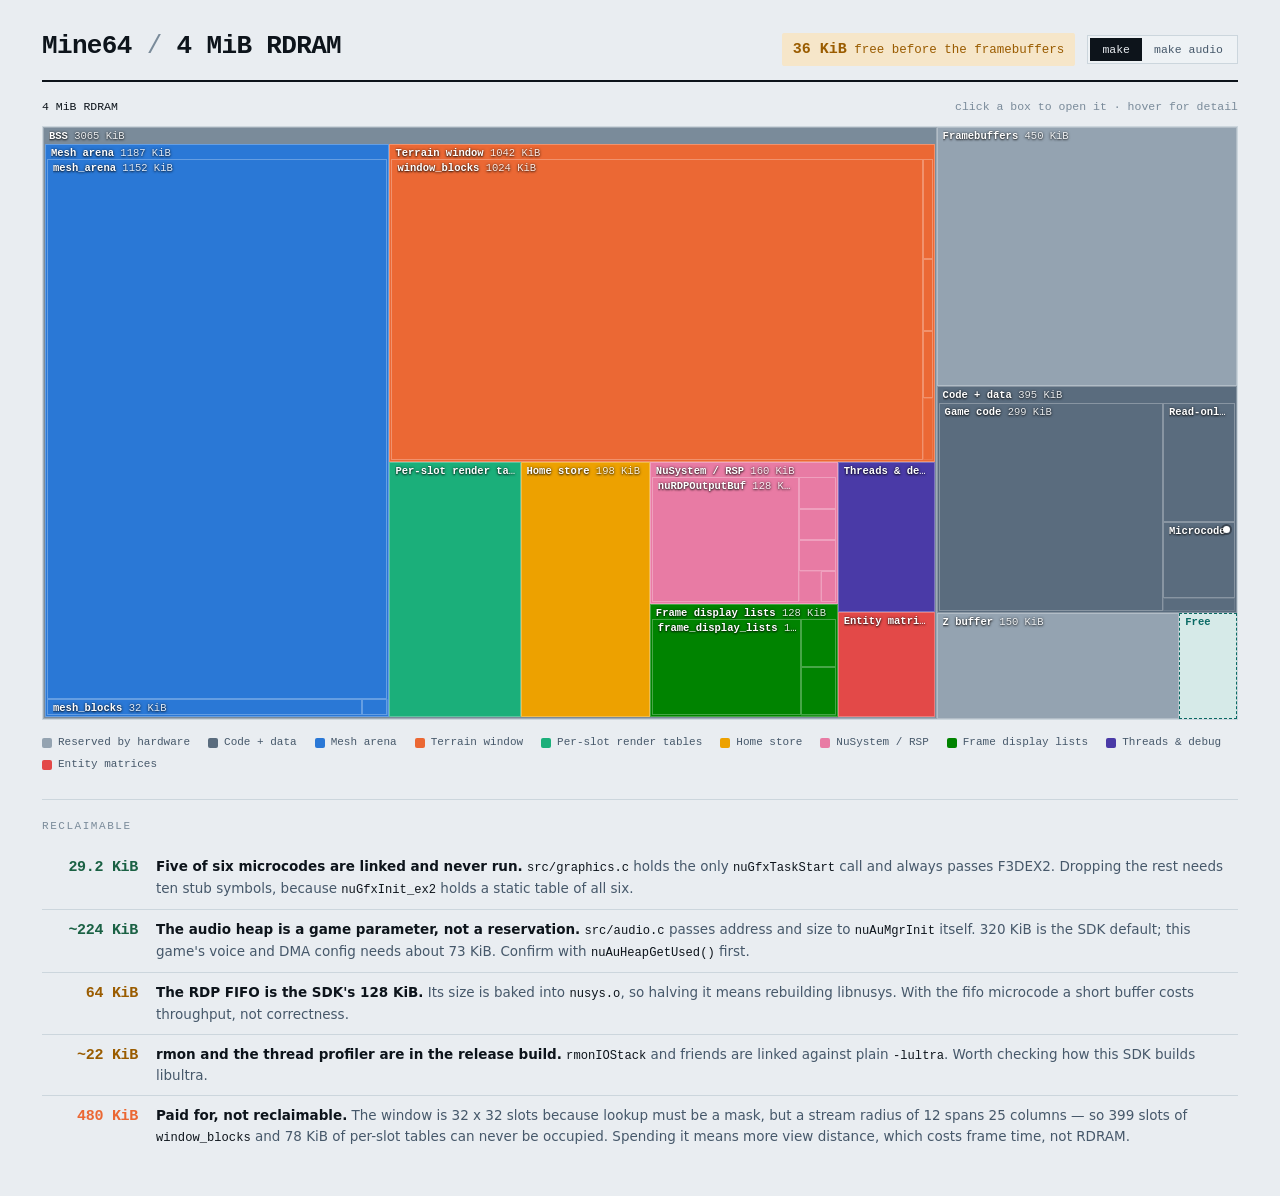
==== docs/ram-report.html @ 98b8679b "Update documentation to include new RAM budget analysis" ====
<!doctype html>
<html lang="en">
<head>
<meta charset="utf-8">
<meta name="viewport" content="width=device-width,initial-scale=1">
<title>Mine64 — RDRAM map</title>

<style>
:root {
  color-scheme: light;
  --ground:    #e9edf1;
  --surface:   #f9fbfc;
  --surface-2: #eef2f5;
  --ink:       #0d141b;
  --ink-2:     #46586a;
  --ink-3:     #7a8b9a;
  --rule:      #ccd6dd;
  --accent:    #0a6a64;
  --accent-soft:#d6eae8;
  --warn:      #9a5c00;
  --warn-soft: #f6e6c9;
  --crit:      #ad231c;
  --crit-soft: #f8dcd9;
  --good:      #1a6144;

  --s1:#2a78d6; --s2:#eb6834; --s3:#1baf7a; --s4:#eda100;
  --s5:#e87ba4; --s6:#008300; --s7:#4a3aa7; --s8:#e34948;
  --resv:#94a3b1; --code:#5a6c7e;

  --mono: ui-monospace, SFMono-Regular, "SF Mono", Menlo, Consolas, monospace;
  --sans: -apple-system, BlinkMacSystemFont, "Segoe UI", system-ui, Roboto, sans-serif;
}
@media (prefers-color-scheme: dark) {
  :root:not([data-theme="light"]) {
    color-scheme: dark;
    --ground:#0b1015; --surface:#131a21; --surface-2:#1a232c;
    --ink:#e6edf3; --ink-2:#a2b3c2; --ink-3:#71828f; --rule:#28323c;
    --accent:#3fb5aa; --accent-soft:#10312f;
    --warn:#d19a3c; --warn-soft:#33260f;
    --crit:#e87b74; --crit-soft:#3a1a17; --good:#4fb489;
    --s1:#3987e5; --s2:#d95926; --s3:#199e70; --s4:#c98500;
    --s5:#d55181; --s6:#008300; --s7:#9085e9; --s8:#e66767;
    --resv:#4f5e6c; --code:#6a7d90;
  }
}
:root[data-theme="dark"] {
  color-scheme: dark;
  --ground:#0b1015; --surface:#131a21; --surface-2:#1a232c;
  --ink:#e6edf3; --ink-2:#a2b3c2; --ink-3:#71828f; --rule:#28323c;
  --accent:#3fb5aa; --accent-soft:#10312f;
  --warn:#d19a3c; --warn-soft:#33260f;
  --crit:#e87b74; --crit-soft:#3a1a17; --good:#4fb489;
  --s1:#3987e5; --s2:#d95926; --s3:#199e70; --s4:#c98500;
  --s5:#d55181; --s6:#008300; --s7:#9085e9; --s8:#e66767;
  --resv:#4f5e6c; --code:#6a7d90;
}

* { box-sizing: border-box; }
body {
  margin: 0;
  background: var(--ground);
  color: var(--ink);
  font-family: var(--sans);
  font-size: 15px;
  line-height: 1.55;
  -webkit-font-smoothing: antialiased;
}
.wrap { max-width: 1240px; margin: 0 auto; padding: 26px 22px 40px; }

/* ---- header ---- */
.top {
  display: flex;
  flex-wrap: wrap;
  align-items: flex-end;
  justify-content: space-between;
  gap: 14px 24px;
  padding-bottom: 14px;
  border-bottom: 2px solid var(--ink);
}
h1 {
  font-family: var(--mono);
  font-size: clamp(19px, 2.6vw, 26px);
  font-weight: 600;
  letter-spacing: -0.025em;
  margin: 0;
}
h1 em { font-style: normal; color: var(--ink-3); font-weight: 400; }
.controls { display: flex; align-items: center; gap: 12px; flex-wrap: wrap; }
.verdict {
  font-family: var(--mono);
  font-size: 12.5px;
  font-variant-numeric: tabular-nums;
  padding: 5px 11px;
  border-radius: 2px;
  white-space: nowrap;
}
.verdict b { font-size: 15px; font-weight: 600; }
.verdict--warn { background: var(--warn-soft); color: var(--warn); }
.verdict--crit { background: var(--crit-soft); color: var(--crit); }
.toggle { display: inline-flex; border: 1px solid var(--rule); background: var(--surface-2); padding: 2px; }
.toggle button {
  font-family: var(--mono); font-size: 11.5px; padding: 5px 12px;
  border: 0; background: transparent; color: var(--ink-2); cursor: pointer;
}
.toggle button[aria-pressed="true"] { background: var(--ink); color: var(--ground); }
.toggle button:focus-visible { outline: 2px solid var(--accent); outline-offset: 1px; }

/* ---- crumbs ---- */
.crumbs {
  display: flex; align-items: center; gap: 7px; flex-wrap: wrap;
  font-family: var(--mono); font-size: 11.5px; color: var(--ink-3);
  margin: 14px 0 8px; min-height: 22px;
}
.crumbs button {
  font: inherit; border: 0; background: none; color: var(--accent);
  cursor: pointer; padding: 2px 0; text-decoration: underline;
  text-underline-offset: 3px;
}
.crumbs button:focus-visible { outline: 2px solid var(--accent); outline-offset: 2px; }
.crumbs span.sep { color: var(--rule); }
.crumbs span.here { color: var(--ink); }
.crumbs .hint { margin-left: auto; color: var(--ink-3); }

/* ---- treemap ---- */
.tm {
  position: relative;
  width: 100%;
  height: clamp(400px, 66vh, 760px);
  background: var(--surface-2);
  border: 1px solid var(--rule);
  overflow: hidden;
}
.box { position: absolute; overflow: hidden; }
.box__fill {
  position: absolute; inset: 0;
  background: var(--bc, var(--resv));
  border: 1px solid rgba(255,255,255,.28);
}
.box--leaf .box__fill { cursor: default; }
.box--drill { cursor: zoom-in; }
.box--drill:hover > .box__fill { filter: brightness(1.14) saturate(1.08); }
.box__lbl {
  position: absolute; left: 6px; top: 3px; right: 4px;
  font-family: var(--mono); font-size: 10.5px; line-height: 1.32;
  color: #fff; text-shadow: 0 1px 2px rgba(0,0,0,.75), 0 0 3px rgba(0,0,0,.6);
  pointer-events: none; white-space: nowrap; overflow: hidden; text-overflow: ellipsis;
}
.box__lbl b { font-weight: 600; }
.box__lbl i { font-style: normal; opacity: .85; }
.box__kids { position: absolute; inset: 0; }
.box--faint .box__fill { opacity: .42; }
.box--free .box__fill {
  background: var(--accent-soft);
  border: 1px dashed var(--accent);
}
.box--free .box__lbl { color: var(--accent); text-shadow: none; }
.box--crash .box__fill {
  background: repeating-linear-gradient(-45deg, var(--crit) 0 3px, var(--crit-soft) 3px 9px);
  border: 1px solid var(--crit);
}
/* The hatch is too busy to read white text over. */
.box--crash .box__lbl {
  color: var(--crit);
  text-shadow: none;
  background: var(--surface);
  padding: 1px 5px;
  left: 3px; top: 3px;
  right: auto;
  max-width: calc(100% - 8px);
}
.flagmark {
  position: absolute; right: 5px; top: 4px;
  width: 7px; height: 7px; border-radius: 50%;
  background: #fff; box-shadow: 0 0 0 2px rgba(0,0,0,.35);
  pointer-events: none;
}

/* ---- legend ---- */
.legend {
  display: flex; flex-wrap: wrap; gap: 5px 18px;
  margin-top: 14px;
  font-family: var(--mono); font-size: 11px; color: var(--ink-2);
}
.legend span { display: inline-flex; align-items: center; gap: 6px; }
.sw { width: 10px; height: 10px; border-radius: 2px; flex: none; }

/* ---- findings ---- */
.flags { margin-top: 26px; border-top: 1px solid var(--rule); padding-top: 18px; }
.flags h2 {
  font-family: var(--mono); font-size: 11px; letter-spacing: .14em;
  text-transform: uppercase; color: var(--ink-3); margin: 0 0 12px; font-weight: 500;
}
.flag {
  display: grid;
  grid-template-columns: 96px minmax(0, 1fr);
  gap: 4px 18px;
  padding: 9px 0;
  border-bottom: 1px solid var(--rule);
  align-items: baseline;
}
.flag:last-child { border-bottom: 0; }
.flag b {
  font-family: var(--mono); font-size: 15px; font-weight: 600;
  font-variant-numeric: tabular-nums; text-align: right;
  color: var(--fc, var(--accent)); letter-spacing: -0.02em;
}
.flag p { margin: 0; font-size: 13.5px; color: var(--ink-2); }
.flag p strong { color: var(--ink); font-weight: 600; }
code { font-family: var(--mono); font-size: .9em; color: var(--ink); }

/* ---- tooltip ---- */
#tip {
  position: fixed; z-index: 60; pointer-events: none;
  background: var(--ink); color: var(--ground);
  font-family: var(--mono); font-size: 11.5px; line-height: 1.5;
  padding: 9px 12px; border-radius: 3px; max-width: 290px;
  opacity: 0; transition: opacity .09s;
  font-variant-numeric: tabular-nums;
}
#tip.on { opacity: 1; }
#tip b { display: block; font-weight: 600; font-size: 12.5px; }
#tip u { display: block; text-decoration: none; opacity: .62; margin-top: 2px; }
#tip em {
  display: block; font-style: normal; margin-top: 6px;
  font-family: var(--sans); font-size: 12px; line-height: 1.45; opacity: .9;
}
@media (prefers-reduced-motion: reduce) { * { transition: none !important; } }
@media (max-width: 720px) {
  .flag { grid-template-columns: minmax(0, 1fr); }
  .flag b { text-align: left; }
  .tm { height: 62vh; }
}
</style>
</head>
<body>

<div class="wrap">

<div class="top">
  <div>
    <h1>Mine64 <em>/</em> 4 MiB RDRAM</h1>
  </div>
  <div class="controls">
    <div class="verdict" id="verdict"></div>
    <div class="toggle" role="group" aria-label="Build">
      <button type="button" data-build="nonaudio" aria-pressed="true">make</button>
      <button type="button" data-build="audio" aria-pressed="false">make audio</button>
    </div>
  </div>
</div>

<div class="crumbs" id="crumbs"></div>
<div class="tm" id="tm"></div>
<div class="legend" id="legend"></div>

<div class="flags">
  <h2>Reclaimable</h2>

  <div class="flag" style="--fc: var(--good)">
    <b>29.2 KiB</b>
    <p><strong>Five of six microcodes are linked and never run.</strong>
    <code>src/graphics.c</code> holds the only <code>nuGfxTaskStart</code> call and
    always passes F3DEX2. Dropping the rest needs ten stub symbols, because
    <code>nuGfxInit_ex2</code> holds a static table of all six.</p>
  </div>

  <div class="flag" style="--fc: var(--good)">
    <b>~224 KiB</b>
    <p><strong>The audio heap is a game parameter, not a reservation.</strong>
    <code>src/audio.c</code> passes address and size to <code>nuAuMgrInit</code>
    itself. 320 KiB is the SDK default; this game's voice and DMA config needs
    about 73 KiB. Confirm with <code>nuAuHeapGetUsed()</code> first.</p>
  </div>

  <div class="flag" style="--fc: var(--warn)">
    <b>64 KiB</b>
    <p><strong>The RDP FIFO is the SDK's 128 KiB.</strong> Its size is baked into
    <code>nusys.o</code>, so halving it means rebuilding libnusys. With the fifo
    microcode a short buffer costs throughput, not correctness.</p>
  </div>

  <div class="flag" style="--fc: var(--warn)">
    <b>~22 KiB</b>
    <p><strong>rmon and the thread profiler are in the release build.</strong>
    <code>rmonIOStack</code> and friends are linked against plain
    <code>-lultra</code>. Worth checking how this SDK builds libultra.</p>
  </div>

  <div class="flag" style="--fc: var(--s2)">
    <b>480 KiB</b>
    <p><strong>Paid for, not reclaimable.</strong> The window is 32 x 32 slots
    because lookup must be a mask, but a stream radius of 12 spans 25 columns —
    so 399 slots of <code>window_blocks</code> and 78 KiB of per-slot tables can
    never be occupied. Spending it means more view distance, which costs frame
    time, not RDRAM.</p>
  </div>
</div>

</div>

<div id="tip" aria-hidden="true"></div>

<script>
const DATA = {"nonaudio":{"c":[{"n":"Z buffer","v":153600,"k":"resv","d":"NU_GFX_ZBUFFER_ADDR. The image starts immediately above it, so none of it is wasted."},{"n":"Code + data","v":404080,"k":"code","c":[{"n":"Game code","v":305804},{"n":"Microcode","v":36160,"k":"flag","d":"Six graphics microcodes are linked. Exactly one is ever selected."},{"n":"Read-only data","v":56206},{"n":"padding","v":5910,"f":1}]},{"n":"BSS","v":3138288,"k":"bss","c":[{"n":"Mesh arena","v":1215105,"c":[{"n":"mesh_arena","v":1179648,"d":"147,456 Gfx of column meshes, first-fit with relocation defrag. 37% of BSS."},{"n":"mesh_blocks","v":32768,"d":"2,048 allocation records: every live column plus every staged replacement."},{"n":"mesh_cache","v":2673,"d":""},{"n":"6 smaller","v":16,"f":1}]},{"n":"Terrain window","v":1067167,"c":[{"n":"window_blocks","v":1048576,"d":"1,024 column slots x 1 KiB. The stream radius can fill 625 of them."},{"n":"details","v":6144,"d":""},{"n":"trees","v":4480,"d":""},{"n":"window_keys","v":4096,"d":""},{"n":"28 smaller","v":3871,"f":1}]},{"n":"Per-slot render tables","v":205824,"c":[{"n":"column_starts","v":65536,"d":"Gfx* per texture bank per slot, for the generation on screen."},{"n":"staged_starts","v":65536,"d":"The same table again, for a world build in flight."},{"n":"c_models","v":65536,"d":"One 64-byte Mtx per slot holding nothing but a translation."},{"n":"visible_columns","v":4096,"d":""},{"n":"5 smaller","v":5120,"f":1}]},{"n":"Home store","v":203049,"c":[{"n":"home_blocks","v":200704,"d":"The 112x32x112 save extent kept whole, so building is never rationed."},{"n":"9 smaller","v":2345,"f":1}]},{"n":"NuSystem / RSP","v":163563,"c":[{"n":"nuRDPOutputBuf","v":131072,"d":"The SDK's RDP command FIFO. Sized by nusys.o, not by this game."},{"n":"nuScStack","v":8192,"d":""},{"n":"nuScAudioStack","v":8192,"d":""},{"n":"nuScGraphicsStack","v":8192,"d":""},{"n":"nuYieldBuf","v":3088,"d":""},{"n":"41 smaller","v":4827,"f":1}]},{"n":"Frame display lists","v":131314,"c":[{"n":"frame_display_lists","v":106496,"d":"2 x 6,656 Gfx. World, targeting and HUD share one RSP task."},{"n":"column_quads","v":12480,"d":""},{"n":"column_baked","v":12288,"d":""},{"n":"6 smaller","v":50,"f":1}]},{"n":"Threads & debug","v":89429,"c":[{"n":"rmonIOStack","v":16384,"d":"libultra's remote debug monitor, present in a release build."},{"n":"IdleStack","v":8192,"d":""},{"n":"GfxTaskMgrStack","v":8192,"d":""},{"n":"GfxStack","v":8192,"d":""},{"n":"siMgrStack","v":8192,"d":""},{"n":"nuMainStack","v":8192,"d":""},{"n":"piThreadStack","v":4096,"d":""},{"n":"viThreadStack","v":4096,"d":""},{"n":"250 smaller","v":23893,"f":1}]},{"n":"Entity matrices","v":62444,"c":[{"n":"mob_translate","v":7168,"d":""},{"n":"mob_rotate","v":6144,"d":""},{"n":"creature_verts","v":5632,"d":""},{"n":"water_top_verts","v":4096,"d":""},{"n":"steve_translate","v":3584,"d":""},{"n":"steve_rotate","v":3584,"d":""},{"n":"shadow_verts","v":3456,"d":""},{"n":"falling_tree_box_translate","v":3072,"d":""},{"n":"24 smaller","v":25708,"f":1}]},{"n":"padding","v":393,"f":1}]},{"n":"Free","v":36512,"k":"free","d":"Headroom before the framebuffers. check_ram.py warns below 64 KiB."},{"n":"Framebuffers","v":460800,"k":"resv","d":"Three 320x240 16bpp buffers, pinned at the top of RDRAM."}],"end":2151180640,"limit":2151217152,"slack":36512,"bss":3138288,"text":404080,"fns":794,"objs":405},"audio":{"c":[{"n":"Z buffer","v":153600,"k":"resv","d":"NU_GFX_ZBUFFER_ADDR. The image starts immediately above it, so none of it is wasted."},{"n":"Code + data","v":428544,"k":"code","c":[{"n":"Game code","v":326012},{"n":"Microcode","v":40480,"k":"flag","d":"Six graphics microcodes are linked. Exactly one is ever selected."},{"n":"Read-only data","v":55716},{"n":"padding","v":6336,"f":1}]},{"n":"BSS","v":3140208,"k":"bss","c":[{"n":"Mesh arena","v":1215105,"c":[{"n":"mesh_arena","v":1179648,"d":"147,456 Gfx of column meshes, first-fit with relocation defrag. 37% of BSS."},{"n":"mesh_blocks","v":32768,"d":"2,048 allocation records: every live column plus every staged replacement."},{"n":"mesh_cache","v":2673,"d":""},{"n":"6 smaller","v":16,"f":1}]},{"n":"Terrain window","v":1067167,"c":[{"n":"window_blocks","v":1048576,"d":"1,024 column slots x 1 KiB. The stream radius can fill 625 of them."},{"n":"details","v":6144,"d":""},{"n":"trees","v":4480,"d":""},{"n":"window_keys","v":4096,"d":""},{"n":"28 smaller","v":3871,"f":1}]},{"n":"Per-slot render tables","v":205824,"c":[{"n":"column_starts","v":65536,"d":"Gfx* per texture bank per slot, for the generation on screen."},{"n":"staged_starts","v":65536,"d":"The same table again, for a world build in flight."},{"n":"c_models","v":65536,"d":"One 64-byte Mtx per slot holding nothing but a translation."},{"n":"visible_columns","v":4096,"d":""},{"n":"5 smaller","v":5120,"f":1}]},{"n":"Home store","v":203049,"c":[{"n":"home_blocks","v":200704,"d":"The 112x32x112 save extent kept whole, so building is never rationed."},{"n":"9 smaller","v":2345,"f":1}]},{"n":"NuSystem / RSP","v":165164,"c":[{"n":"nuRDPOutputBuf","v":131072,"d":"The SDK's RDP command FIFO. Sized by nusys.o, not by this game."},{"n":"nuScStack","v":8192,"d":""},{"n":"nuScAudioStack","v":8192,"d":""},{"n":"nuScGraphicsStack","v":8192,"d":""},{"n":"nuYieldBuf","v":3088,"d":""},{"n":"67 smaller","v":6428,"f":1}]},{"n":"Frame display lists","v":131314,"c":[{"n":"frame_display_lists","v":106496,"d":"2 x 6,656 Gfx. World, targeting and HUD share one RSP task."},{"n":"column_quads","v":12480,"d":""},{"n":"column_baked","v":12288,"d":""},{"n":"6 smaller","v":50,"f":1}]},{"n":"Threads & debug","v":89714,"c":[{"n":"rmonIOStack","v":16384,"d":"libultra's remote debug monitor, present in a release build."},{"n":"IdleStack","v":8192,"d":""},{"n":"GfxTaskMgrStack","v":8192,"d":""},{"n":"GfxStack","v":8192,"d":""},{"n":"siMgrStack","v":8192,"d":""},{"n":"nuMainStack","v":8192,"d":""},{"n":"piThreadStack","v":4096,"d":""},{"n":"viThreadStack","v":4096,"d":""},{"n":"269 smaller","v":24178,"f":1}]},{"n":"Entity matrices","v":62444,"c":[{"n":"mob_translate","v":7168,"d":""},{"n":"mob_rotate","v":6144,"d":""},{"n":"creature_verts","v":5632,"d":""},{"n":"water_top_verts","v":4096,"d":""},{"n":"steve_translate","v":3584,"d":""},{"n":"steve_rotate","v":3584,"d":""},{"n":"shadow_verts","v":3456,"d":""},{"n":"falling_tree_box_translate","v":3072,"d":""},{"n":"24 smaller","v":25708,"f":1}]},{"n":"padding","v":427,"f":1}]},{"n":"Overrun","v":317552,"k":"crash","d":"BSS and the audio heap claim the same addresses. Corrupt audio or video, on hardware only."},{"n":"Audio heap","v":327680,"k":"warn","d":"NU_AU_HEAP_SIZE, the SDK default. src/audio.c passes it explicitly, so the size is Mine64's choice. Its own config needs about 73 KiB."},{"n":"Framebuffers","v":460800,"k":"resv","d":"Three 320x240 16bpp buffers, pinned at the top of RDRAM."}],"end":2151207024,"limit":2150889472,"slack":-317552,"bss":3140208,"text":428544,"fns":896,"objs":450}};

const KIND = {
  resv:  "--resv",  code: "--code",
  bss:   "--ink-3", free: "--accent", warn: "--warn", crit: "--crit"
};
const GROUP_COLOR = {
  "Mesh arena":"--s1", "Terrain window":"--s2", "Per-slot render tables":"--s3",
  "Home store":"--s4", "NuSystem / RSP":"--s5", "Frame display lists":"--s6",
  "Threads & debug":"--s7", "Entity matrices":"--s8"
};
const RDRAM = 4 * 1024 * 1024;

const $ = s => document.querySelector(s);
const el = (t, c) => { const n = document.createElement(t); if (c) n.className = c; return n; };
const commas = n => n.toLocaleString("en-US");
const kib = b => b >= 10240 ? Math.round(b / 1024) : (b / 1024).toFixed(1);

let build = "nonaudio";
let path = [];   /* drill path of node names */

/* ---------- squarified treemap ---------- */
function squarify(nodes, x, y, w, h) {
  const out = [];
  const items = nodes.filter(n => n.v > 0).slice().sort((a, b) => b.v - a.v);
  const total = items.reduce((s, n) => s + n.v, 0);
  if (!total || w <= 0 || h <= 0) return out;
  const scale = (w * h) / total;
  const q = items.map(n => ({ node: n, area: n.v * scale }));

  let rx = x, ry = y, rw = w, rh = h;
  let row = [], rowArea = 0;

  const worst = (areas, len) => {
    const sum = areas.reduce((a, b) => a + b, 0);
    if (sum <= 0) return Infinity;
    const mx = Math.max.apply(null, areas), mn = Math.min.apply(null, areas);
    const s2 = sum * sum, l2 = len * len;
    return Math.max((l2 * mx) / s2, s2 / (l2 * mn));
  };

  function flush() {
    const short = Math.min(rw, rh);
    if (short <= 0) return;
    const thick = rowArea / short;
    let off = 0;
    const horizontal = rw >= rh;   /* rows run down the short side */
    row.forEach(it => {
      const seg = it.area / thick;
      if (horizontal) out.push({ node: it.node, x: rx, y: ry + off, w: thick, h: seg });
      else            out.push({ node: it.node, x: rx + off, y: ry, w: seg, h: thick });
      off += seg;
    });
    if (horizontal) { rx += thick; rw -= thick; }
    else            { ry += thick; rh -= thick; }
    row = []; rowArea = 0;
  }

  q.forEach(it => {
    const short = Math.min(rw, rh);
    const cur = row.map(r => r.area);
    if (row.length && worst(cur, short) < worst(cur.concat([it.area]), short)) flush();
    row.push(it); rowArea += it.area;
  });
  flush();
  return out;
}

/* ---------- tooltip ---------- */
const tip = $("#tip");
function bindTip(node, html) {
  node.addEventListener("pointerenter", () => { tip.innerHTML = html; tip.classList.add("on"); });
  node.addEventListener("pointermove", e => {
    tip.style.left = Math.min(e.clientX + 15, innerWidth - tip.offsetWidth - 8) + "px";
    tip.style.top  = Math.min(e.clientY + 15, innerHeight - tip.offsetHeight - 8) + "px";
  });
  node.addEventListener("pointerleave", () => tip.classList.remove("on"));
}

/* ---------- rendering ---------- */
function colorOf(node, depth, inheritedVar) {
  if (node.k && KIND[node.k]) return KIND[node.k];
  if (GROUP_COLOR[node.n]) return GROUP_COLOR[node.n];
  return inheritedVar || "--resv";
}

function tipFor(node, cvar) {
  const pct = (node.v / RDRAM) * 100;
  return "<b>" + node.n + "</b>" +
    commas(node.v) + " B &middot; " + kib(node.v) + " KiB" +
    "<u>" + pct.toFixed(pct < 1 ? 2 : 1) + "% of RDRAM" +
    (node.c ? " &middot; " + node.c.length + " parts" : "") + "</u>" +
    (node.d ? "<em>" + node.d + "</em>" : "");
}

function render(nodes, host, x, y, w, h, depth, inheritedVar) {
  squarify(nodes, x, y, w, h).forEach(r => {
    const node = r.node;
    const cvar = colorOf(node, depth, inheritedVar);
    const b = el("div", "box");
    b.style.cssText = "left:" + r.x + "px;top:" + r.y + "px;width:" + r.w + "px;height:" + r.h + "px";

    const fill = el("div", "box__fill");
    fill.style.setProperty("--bc", "var(" + cvar + ")");
    if (node.f) b.classList.add("box--faint");
    if (node.k === "free") b.classList.add("box--free");
    if (node.k === "crash") b.classList.add("box--crash");
    b.appendChild(fill);

    const kids = node.c && node.c.length;
    const roomy = r.w > 132 && r.h > 54;
    const headroom = r.h > 15 && r.w > 46;

    if (headroom) {
      const l = el("div", "box__lbl");
      l.innerHTML = "<b>" + node.n + "</b>" +
        (r.w > 108 ? " <i>" + kib(node.v) + " KiB</i>" : "");
      b.appendChild(l);
    }
    if (node.k === "flag" || (node.d && node.k === "warn")) {
      b.appendChild(el("div", "flagmark"));
    }

    if (kids && roomy && depth < 2) {
      const pad = depth === 0 ? 17 : 15;
      const inner = el("div", "box__kids");
      b.appendChild(inner);
      render(node.c, inner, 2, pad, r.w - 4, r.h - pad - 2, depth + 1, cvar);
      b.classList.add("box--drill");
      b.addEventListener("click", e => { e.stopPropagation(); drill(node.n); });
    } else if (kids) {
      b.classList.add("box--drill");
      b.addEventListener("click", e => { e.stopPropagation(); drill(node.n); });
    } else {
      b.classList.add("box--leaf");
    }

    bindTip(fill, tipFor(node, cvar));
    host.appendChild(b);
  });
}

function nodeAtPath() {
  let list = DATA[build].c, node = null;
  for (const name of path) {
    node = list.find(n => n.n === name);
    if (!node || !node.c) break;
    list = node.c;
  }
  return { node, list };
}

function drill(name) {
  const { list } = nodeAtPath();
  const next = list.find(n => n.n === name);
  if (next && next.c && next.c.length) { path = path.concat([name]); draw(); }
}

function draw() {
  const tm = $("#tm");
  tm.innerHTML = "";
  const { node, list } = nodeAtPath();
  render(list, tm, 0, 0, tm.clientWidth, tm.clientHeight, 0,
         node ? colorOf(node, 0) : null);

  /* crumbs */
  const c = $("#crumbs");
  c.innerHTML = "";
  const mk = (label, idx) => {
    if (idx === path.length) {
      const s = el("span", "here"); s.textContent = label; c.appendChild(s);
    } else {
      const btn = el("button");
      btn.type = "button"; btn.textContent = label;
      btn.addEventListener("click", () => { path = path.slice(0, idx); draw(); });
      c.appendChild(btn);
    }
  };
  mk("4 MiB RDRAM", 0);
  path.forEach((p, i) => {
    const s = el("span", "sep"); s.textContent = "›"; c.appendChild(s);
    mk(p, i + 1);
  });
  const hint = el("span", "hint");
  hint.textContent = path.length ? "hover for detail" : "click a box to open it · hover for detail";
  c.appendChild(hint);

  /* header numbers */
  const b = DATA[build];
  const claimed = b.c.reduce((s, n) => s + n.v, 0);
  const v = $("#verdict");
  if (b.slack >= 0) {
    v.className = "verdict verdict--warn";
    v.innerHTML = "<b>" + kib(b.slack) + " KiB</b> free before the framebuffers";
  } else {
    v.className = "verdict verdict--crit";
    v.innerHTML = "<b>" + kib(-b.slack) + " KiB</b> past the audio heap · claims " +
      (claimed / 1048576).toFixed(2) + " MiB of 4.00";
  }
}

/* legend */
[["Reserved by hardware", "--resv"], ["Code + data", "--code"]]
  .concat(Object.entries(GROUP_COLOR).map(([n, v]) => [n, v]))
  .forEach(([n, v]) => {
    const s = el("span");
    const sw = el("i", "sw");
    sw.style.background = "var(" + v + ")";
    s.appendChild(sw); s.appendChild(document.createTextNode(n));
    $("#legend").appendChild(s);
  });

document.querySelectorAll(".toggle button").forEach(btn => {
  btn.addEventListener("click", () => {
    document.querySelectorAll(".toggle button").forEach(x =>
      x.setAttribute("aria-pressed", String(x === btn)));
    build = btn.dataset.build;
    path = [];
    draw();
  });
});

/* The map is sized in vh, so redraw whenever the box itself changes size —
   an initial paint measured against a not-yet-settled layout leaves a strip
   of the container unfilled. */
let rt, lastW = 0, lastH = 0;
new ResizeObserver(() => {
  const w = $("#tm").clientWidth, h = $("#tm").clientHeight;
  if (w === lastW && h === lastH) return;
  lastW = w; lastH = h;
  clearTimeout(rt);
  rt = setTimeout(draw, 60);
}).observe($("#tm"));

draw();
</script>

</body>
</html>
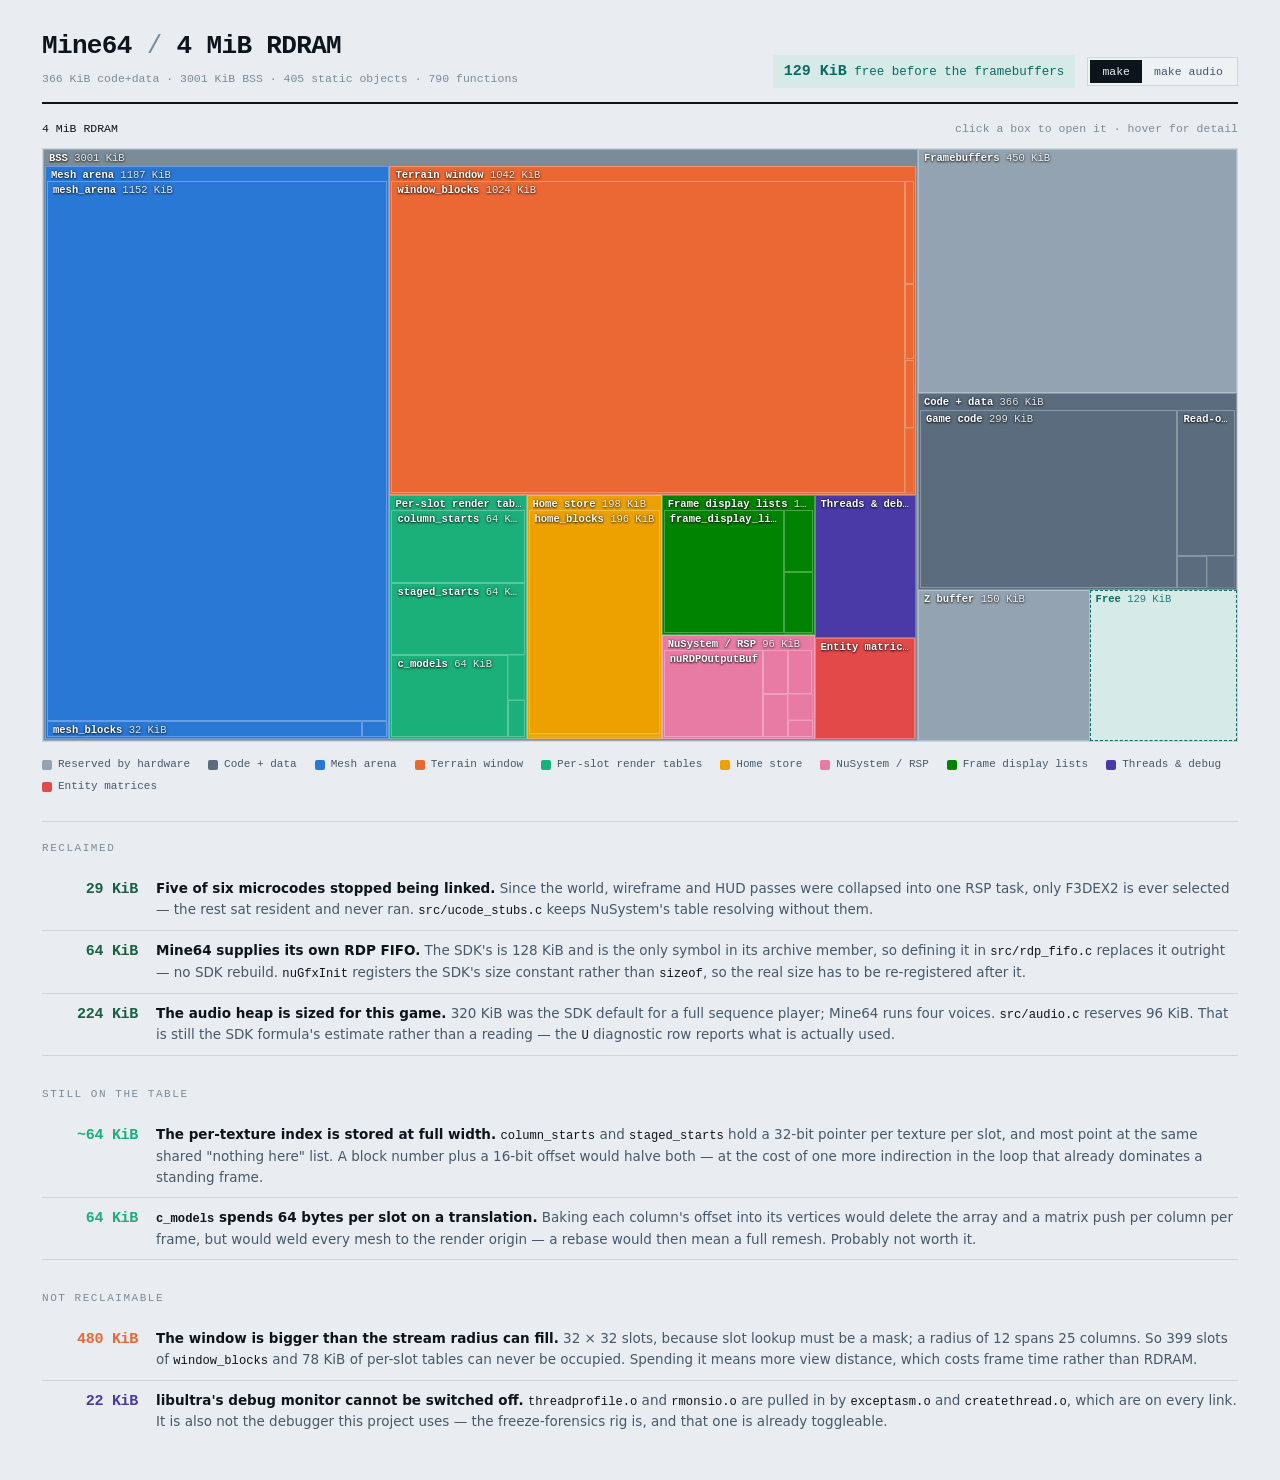
==== commit 5e6bca5d: "Refresh the RDRAM treemap against the post-d972dcb build Regenerated from the current mine64.out / m" ====
--- a/docs/ram-report.html
+++ b/docs/ram-report.html
@@ -85,6 +85,11 @@
   margin: 0;
 }
 h1 em { font-style: normal; color: var(--ink-3); font-weight: 400; }
+.sub {
+  font-family: var(--mono); font-size: 11.5px; color: var(--ink-3);
+  margin: 4px 0 0; font-variant-numeric: tabular-nums;
+}
+.flags h2:not(:first-child) { margin-top: 30px; }
 .controls { display: flex; align-items: center; gap: 12px; flex-wrap: wrap; }
 .verdict {
   font-family: var(--mono);
@@ -95,6 +100,7 @@
   white-space: nowrap;
 }
 .verdict b { font-size: 15px; font-weight: 600; }
+.verdict--ok   { background: var(--accent-soft); color: var(--accent); }
 .verdict--warn { background: var(--warn-soft); color: var(--warn); }
 .verdict--crit { background: var(--crit-soft); color: var(--crit); }
 .toggle { display: inline-flex; border: 1px solid var(--rule); background: var(--surface-2); padding: 2px; }
@@ -239,6 +245,7 @@
 <div class="top">
   <div>
     <h1>Mine64 <em>/</em> 4 MiB RDRAM</h1>
+    <p class="sub" id="sub"></p>
   </div>
   <div class="controls">
     <div class="verdict" id="verdict"></div>
@@ -254,45 +261,74 @@
 <div class="legend" id="legend"></div>
 
 <div class="flags">
-  <h2>Reclaimable</h2>
+  <h2>Reclaimed</h2>
 
   <div class="flag" style="--fc: var(--good)">
-    <b>29.2 KiB</b>
-    <p><strong>Five of six microcodes are linked and never run.</strong>
-    <code>src/graphics.c</code> holds the only <code>nuGfxTaskStart</code> call and
-    always passes F3DEX2. Dropping the rest needs ten stub symbols, because
-    <code>nuGfxInit_ex2</code> holds a static table of all six.</p>
+    <b>29 KiB</b>
+    <p><strong>Five of six microcodes stopped being linked.</strong> Since the
+    world, wireframe and HUD passes were collapsed into one RSP task, only
+    F3DEX2 is ever selected — the rest sat resident and never ran.
+    <code>src/ucode_stubs.c</code> keeps NuSystem's table resolving without
+    them.</p>
   </div>
 
   <div class="flag" style="--fc: var(--good)">
-    <b>~224 KiB</b>
-    <p><strong>The audio heap is a game parameter, not a reservation.</strong>
-    <code>src/audio.c</code> passes address and size to <code>nuAuMgrInit</code>
-    itself. 320 KiB is the SDK default; this game's voice and DMA config needs
-    about 73 KiB. Confirm with <code>nuAuHeapGetUsed()</code> first.</p>
-  </div>
-
-  <div class="flag" style="--fc: var(--warn)">
     <b>64 KiB</b>
-    <p><strong>The RDP FIFO is the SDK's 128 KiB.</strong> Its size is baked into
-    <code>nusys.o</code>, so halving it means rebuilding libnusys. With the fifo
-    microcode a short buffer costs throughput, not correctness.</p>
-  </div>
-
-  <div class="flag" style="--fc: var(--warn)">
-    <b>~22 KiB</b>
-    <p><strong>rmon and the thread profiler are in the release build.</strong>
-    <code>rmonIOStack</code> and friends are linked against plain
-    <code>-lultra</code>. Worth checking how this SDK builds libultra.</p>
-  </div>
+    <p><strong>Mine64 supplies its own RDP FIFO.</strong> The SDK's is 128 KiB
+    and is the only symbol in its archive member, so defining it in
+    <code>src/rdp_fifo.c</code> replaces it outright — no SDK rebuild.
+    <code>nuGfxInit</code> registers the SDK's size constant rather than
+    <code>sizeof</code>, so the real size has to be re-registered after it.</p>
+  </div>
+
+  <div class="flag" style="--fc: var(--good)">
+    <b>224 KiB</b>
+    <p><strong>The audio heap is sized for this game.</strong> 320 KiB was the
+    SDK default for a full sequence player; Mine64 runs four voices.
+    <code>src/audio.c</code> reserves 96 KiB. That is still the SDK formula's
+    estimate rather than a reading — the <code>U</code> diagnostic row reports
+    what is actually used.</p>
+  </div>
+
+  <h2>Still on the table</h2>
+
+  <div class="flag" style="--fc: var(--s3)">
+    <b>~64 KiB</b>
+    <p><strong>The per-texture index is stored at full width.</strong>
+    <code>column_starts</code> and <code>staged_starts</code> hold a 32-bit
+    pointer per texture per slot, and most point at the same shared "nothing
+    here" list. A block number plus a 16-bit offset would halve both — at the
+    cost of one more indirection in the loop that already dominates a standing
+    frame.</p>
+  </div>
+
+  <div class="flag" style="--fc: var(--s3)">
+    <b>64 KiB</b>
+    <p><strong><code>c_models</code> spends 64 bytes per slot on a
+    translation.</strong> Baking each column's offset into its vertices would
+    delete the array and a matrix push per column per frame, but would weld
+    every mesh to the render origin — a rebase would then mean a full remesh.
+    Probably not worth it.</p>
+  </div>
+
+  <h2>Not reclaimable</h2>
 
   <div class="flag" style="--fc: var(--s2)">
     <b>480 KiB</b>
-    <p><strong>Paid for, not reclaimable.</strong> The window is 32 x 32 slots
-    because lookup must be a mask, but a stream radius of 12 spans 25 columns —
-    so 399 slots of <code>window_blocks</code> and 78 KiB of per-slot tables can
-    never be occupied. Spending it means more view distance, which costs frame
-    time, not RDRAM.</p>
+    <p><strong>The window is bigger than the stream radius can fill.</strong>
+    32 × 32 slots, because slot lookup must be a mask; a radius of 12 spans 25
+    columns. So 399 slots of <code>window_blocks</code> and 78 KiB of per-slot
+    tables can never be occupied. Spending it means more view distance, which
+    costs frame time rather than RDRAM.</p>
+  </div>
+
+  <div class="flag" style="--fc: var(--s7)">
+    <b>22 KiB</b>
+    <p><strong>libultra's debug monitor cannot be switched off.</strong>
+    <code>threadprofile.o</code> and <code>rmonsio.o</code> are pulled in by
+    <code>exceptasm.o</code> and <code>createthread.o</code>, which are on every
+    link. It is also not the debugger this project uses — the freeze-forensics
+    rig is, and that one is already toggleable.</p>
   </div>
 </div>
 
@@ -301,7 +337,7 @@
 <div id="tip" aria-hidden="true"></div>
 
 <script>
-const DATA = {"nonaudio":{"c":[{"n":"Z buffer","v":153600,"k":"resv","d":"NU_GFX_ZBUFFER_ADDR. The image starts immediately above it, so none of it is wasted."},{"n":"Code + data","v":404080,"k":"code","c":[{"n":"Game code","v":305804},{"n":"Microcode","v":36160,"k":"flag","d":"Six graphics microcodes are linked. Exactly one is ever selected."},{"n":"Read-only data","v":56206},{"n":"padding","v":5910,"f":1}]},{"n":"BSS","v":3138288,"k":"bss","c":[{"n":"Mesh arena","v":1215105,"c":[{"n":"mesh_arena","v":1179648,"d":"147,456 Gfx of column meshes, first-fit with relocation defrag. 37% of BSS."},{"n":"mesh_blocks","v":32768,"d":"2,048 allocation records: every live column plus every staged replacement."},{"n":"mesh_cache","v":2673,"d":""},{"n":"6 smaller","v":16,"f":1}]},{"n":"Terrain window","v":1067167,"c":[{"n":"window_blocks","v":1048576,"d":"1,024 column slots x 1 KiB. The stream radius can fill 625 of them."},{"n":"details","v":6144,"d":""},{"n":"trees","v":4480,"d":""},{"n":"window_keys","v":4096,"d":""},{"n":"28 smaller","v":3871,"f":1}]},{"n":"Per-slot render tables","v":205824,"c":[{"n":"column_starts","v":65536,"d":"Gfx* per texture bank per slot, for the generation on screen."},{"n":"staged_starts","v":65536,"d":"The same table again, for a world build in flight."},{"n":"c_models","v":65536,"d":"One 64-byte Mtx per slot holding nothing but a translation."},{"n":"visible_columns","v":4096,"d":""},{"n":"5 smaller","v":5120,"f":1}]},{"n":"Home store","v":203049,"c":[{"n":"home_blocks","v":200704,"d":"The 112x32x112 save extent kept whole, so building is never rationed."},{"n":"9 smaller","v":2345,"f":1}]},{"n":"NuSystem / RSP","v":163563,"c":[{"n":"nuRDPOutputBuf","v":131072,"d":"The SDK's RDP command FIFO. Sized by nusys.o, not by this game."},{"n":"nuScStack","v":8192,"d":""},{"n":"nuScAudioStack","v":8192,"d":""},{"n":"nuScGraphicsStack","v":8192,"d":""},{"n":"nuYieldBuf","v":3088,"d":""},{"n":"41 smaller","v":4827,"f":1}]},{"n":"Frame display lists","v":131314,"c":[{"n":"frame_display_lists","v":106496,"d":"2 x 6,656 Gfx. World, targeting and HUD share one RSP task."},{"n":"column_quads","v":12480,"d":""},{"n":"column_baked","v":12288,"d":""},{"n":"6 smaller","v":50,"f":1}]},{"n":"Threads & debug","v":89429,"c":[{"n":"rmonIOStack","v":16384,"d":"libultra's remote debug monitor, present in a release build."},{"n":"IdleStack","v":8192,"d":""},{"n":"GfxTaskMgrStack","v":8192,"d":""},{"n":"GfxStack","v":8192,"d":""},{"n":"siMgrStack","v":8192,"d":""},{"n":"nuMainStack","v":8192,"d":""},{"n":"piThreadStack","v":4096,"d":""},{"n":"viThreadStack","v":4096,"d":""},{"n":"250 smaller","v":23893,"f":1}]},{"n":"Entity matrices","v":62444,"c":[{"n":"mob_translate","v":7168,"d":""},{"n":"mob_rotate","v":6144,"d":""},{"n":"creature_verts","v":5632,"d":""},{"n":"water_top_verts","v":4096,"d":""},{"n":"steve_translate","v":3584,"d":""},{"n":"steve_rotate","v":3584,"d":""},{"n":"shadow_verts","v":3456,"d":""},{"n":"falling_tree_box_translate","v":3072,"d":""},{"n":"24 smaller","v":25708,"f":1}]},{"n":"padding","v":393,"f":1}]},{"n":"Free","v":36512,"k":"free","d":"Headroom before the framebuffers. check_ram.py warns below 64 KiB."},{"n":"Framebuffers","v":460800,"k":"resv","d":"Three 320x240 16bpp buffers, pinned at the top of RDRAM."}],"end":2151180640,"limit":2151217152,"slack":36512,"bss":3138288,"text":404080,"fns":794,"objs":405},"audio":{"c":[{"n":"Z buffer","v":153600,"k":"resv","d":"NU_GFX_ZBUFFER_ADDR. The image starts immediately above it, so none of it is wasted."},{"n":"Code + data","v":428544,"k":"code","c":[{"n":"Game code","v":326012},{"n":"Microcode","v":40480,"k":"flag","d":"Six graphics microcodes are linked. Exactly one is ever selected."},{"n":"Read-only data","v":55716},{"n":"padding","v":6336,"f":1}]},{"n":"BSS","v":3140208,"k":"bss","c":[{"n":"Mesh arena","v":1215105,"c":[{"n":"mesh_arena","v":1179648,"d":"147,456 Gfx of column meshes, first-fit with relocation defrag. 37% of BSS."},{"n":"mesh_blocks","v":32768,"d":"2,048 allocation records: every live column plus every staged replacement."},{"n":"mesh_cache","v":2673,"d":""},{"n":"6 smaller","v":16,"f":1}]},{"n":"Terrain window","v":1067167,"c":[{"n":"window_blocks","v":1048576,"d":"1,024 column slots x 1 KiB. The stream radius can fill 625 of them."},{"n":"details","v":6144,"d":""},{"n":"trees","v":4480,"d":""},{"n":"window_keys","v":4096,"d":""},{"n":"28 smaller","v":3871,"f":1}]},{"n":"Per-slot render tables","v":205824,"c":[{"n":"column_starts","v":65536,"d":"Gfx* per texture bank per slot, for the generation on screen."},{"n":"staged_starts","v":65536,"d":"The same table again, for a world build in flight."},{"n":"c_models","v":65536,"d":"One 64-byte Mtx per slot holding nothing but a translation."},{"n":"visible_columns","v":4096,"d":""},{"n":"5 smaller","v":5120,"f":1}]},{"n":"Home store","v":203049,"c":[{"n":"home_blocks","v":200704,"d":"The 112x32x112 save extent kept whole, so building is never rationed."},{"n":"9 smaller","v":2345,"f":1}]},{"n":"NuSystem / RSP","v":165164,"c":[{"n":"nuRDPOutputBuf","v":131072,"d":"The SDK's RDP command FIFO. Sized by nusys.o, not by this game."},{"n":"nuScStack","v":8192,"d":""},{"n":"nuScAudioStack","v":8192,"d":""},{"n":"nuScGraphicsStack","v":8192,"d":""},{"n":"nuYieldBuf","v":3088,"d":""},{"n":"67 smaller","v":6428,"f":1}]},{"n":"Frame display lists","v":131314,"c":[{"n":"frame_display_lists","v":106496,"d":"2 x 6,656 Gfx. World, targeting and HUD share one RSP task."},{"n":"column_quads","v":12480,"d":""},{"n":"column_baked","v":12288,"d":""},{"n":"6 smaller","v":50,"f":1}]},{"n":"Threads & debug","v":89714,"c":[{"n":"rmonIOStack","v":16384,"d":"libultra's remote debug monitor, present in a release build."},{"n":"IdleStack","v":8192,"d":""},{"n":"GfxTaskMgrStack","v":8192,"d":""},{"n":"GfxStack","v":8192,"d":""},{"n":"siMgrStack","v":8192,"d":""},{"n":"nuMainStack","v":8192,"d":""},{"n":"piThreadStack","v":4096,"d":""},{"n":"viThreadStack","v":4096,"d":""},{"n":"269 smaller","v":24178,"f":1}]},{"n":"Entity matrices","v":62444,"c":[{"n":"mob_translate","v":7168,"d":""},{"n":"mob_rotate","v":6144,"d":""},{"n":"creature_verts","v":5632,"d":""},{"n":"water_top_verts","v":4096,"d":""},{"n":"steve_translate","v":3584,"d":""},{"n":"steve_rotate","v":3584,"d":""},{"n":"shadow_verts","v":3456,"d":""},{"n":"falling_tree_box_translate","v":3072,"d":""},{"n":"24 smaller","v":25708,"f":1}]},{"n":"padding","v":427,"f":1}]},{"n":"Overrun","v":317552,"k":"crash","d":"BSS and the audio heap claim the same addresses. Corrupt audio or video, on hardware only."},{"n":"Audio heap","v":327680,"k":"warn","d":"NU_AU_HEAP_SIZE, the SDK default. src/audio.c passes it explicitly, so the size is Mine64's choice. Its own config needs about 73 KiB."},{"n":"Framebuffers","v":460800,"k":"resv","d":"Three 320x240 16bpp buffers, pinned at the top of RDRAM."}],"end":2151207024,"limit":2150889472,"slack":-317552,"bss":3140208,"text":428544,"fns":896,"objs":450}};
+const DATA = {"nonaudio":{"c":[{"n":"Z buffer","v":153600,"k":"resv","d":"NU_GFX_ZBUFFER_ADDR. The image starts immediately above it, so none of it is wasted."},{"n":"Code + data","v":374272,"k":"code","c":[{"n":"Game code","v":305828},{"n":"Microcode","v":6352,"d":"One graphics microcode now, down from six. 29 KiB reclaimed."},{"n":"Read-only data","v":56206},{"n":"padding","v":5886,"f":1}]},{"n":"BSS","v":3072752,"k":"bss","c":[{"n":"Mesh arena","v":1215105,"c":[{"n":"mesh_arena","v":1179648,"d":"147,456 Gfx of column meshes, first-fit with relocation defrag. Still 39% of BSS."},{"n":"mesh_blocks","v":32768,"d":"2,048 allocation records: every live column plus every staged replacement."},{"n":"mesh_cache","v":2673,"d":""},{"n":"6 smaller","v":16,"f":1}]},{"n":"Terrain window","v":1067167,"c":[{"n":"window_blocks","v":1048576,"d":"1,024 column slots x 1 KiB. The stream radius can fill 625 of them."},{"n":"details","v":6144,"d":""},{"n":"trees","v":4480,"d":""},{"n":"window_keys","v":4096,"d":""},{"n":"28 smaller","v":3871,"f":1}]},{"n":"Per-slot render tables","v":205824,"c":[{"n":"column_starts","v":65536,"d":"Gfx* per texture bank per slot, for the generation on screen."},{"n":"staged_starts","v":65536,"d":"The same table again, for a world build in flight."},{"n":"c_models","v":65536,"d":"One 64-byte Mtx per slot holding nothing but a translation."},{"n":"visible_columns","v":4096,"d":""},{"n":"5 smaller","v":5120,"f":1}]},{"n":"Home store","v":203049,"c":[{"n":"home_blocks","v":200704,"d":"The 112x32x112 save extent kept whole, so building is never rationed."},{"n":"9 smaller","v":2345,"f":1}]},{"n":"Frame display lists","v":131314,"c":[{"n":"frame_display_lists","v":106496,"d":"2 x 6,656 Gfx. World, targeting and HUD share one RSP task."},{"n":"column_quads","v":12480,"d":""},{"n":"column_baked","v":12288,"d":""},{"n":"6 smaller","v":50,"f":1}]},{"n":"NuSystem / RSP","v":98027,"c":[{"n":"nuRDPOutputBuf","v":65536,"d":"Mine64's own RDP FIFO, half the SDK's 128 KiB. src/rdp_fifo.c."},{"n":"nuScStack","v":8192,"d":""},{"n":"nuScAudioStack","v":8192,"d":""},{"n":"nuScGraphicsStack","v":8192,"d":""},{"n":"nuYieldBuf","v":3088,"d":""},{"n":"41 smaller","v":4827,"f":1}]},{"n":"Threads & debug","v":89429,"c":[{"n":"rmonIOStack","v":16384,"d":"libultra's remote debug monitor. Welded to the exception handler; not removable from here."},{"n":"IdleStack","v":8192,"d":""},{"n":"GfxTaskMgrStack","v":8192,"d":""},{"n":"GfxStack","v":8192,"d":""},{"n":"siMgrStack","v":8192,"d":""},{"n":"nuMainStack","v":8192,"d":""},{"n":"piThreadStack","v":4096,"d":""},{"n":"viThreadStack","v":4096,"d":""},{"n":"250 smaller","v":23893,"f":1}]},{"n":"Entity matrices","v":62444,"c":[{"n":"mob_translate","v":7168,"d":""},{"n":"mob_rotate","v":6144,"d":""},{"n":"creature_verts","v":5632,"d":""},{"n":"water_top_verts","v":4096,"d":""},{"n":"steve_translate","v":3584,"d":""},{"n":"steve_rotate","v":3584,"d":""},{"n":"shadow_verts","v":3456,"d":""},{"n":"falling_tree_box_translate","v":3072,"d":""},{"n":"24 smaller","v":25708,"f":1}]},{"n":"padding","v":393,"f":1}]},{"n":"Free","v":131856,"k":"free","d":"Headroom before the framebuffers."},{"n":"Framebuffers","v":460800,"k":"resv","d":"Three 320x240 16bpp buffers, pinned at the top of RDRAM."}],"end":2151085296,"limit":2151217152,"slack":131856,"bss":3072752,"text":374272,"fns":790,"objs":405},"audio":{"c":[{"n":"Z buffer","v":153600,"k":"resv","d":"NU_GFX_ZBUFFER_ADDR. The image starts immediately above it, so none of it is wasted."},{"n":"Code + data","v":403184,"k":"code","c":[{"n":"Game code","v":328564},{"n":"Microcode","v":10672,"d":"One graphics microcode now, down from six. 29 KiB reclaimed."},{"n":"Read-only data","v":57652},{"n":"padding","v":6296,"f":1}]},{"n":"BSS","v":3074672,"k":"bss","c":[{"n":"Mesh arena","v":1215105,"c":[{"n":"mesh_arena","v":1179648,"d":"147,456 Gfx of column meshes, first-fit with relocation defrag. Still 39% of BSS."},{"n":"mesh_blocks","v":32768,"d":"2,048 allocation records: every live column plus every staged replacement."},{"n":"mesh_cache","v":2673,"d":""},{"n":"6 smaller","v":16,"f":1}]},{"n":"Terrain window","v":1067167,"c":[{"n":"window_blocks","v":1048576,"d":"1,024 column slots x 1 KiB. The stream radius can fill 625 of them."},{"n":"details","v":6144,"d":""},{"n":"trees","v":4480,"d":""},{"n":"window_keys","v":4096,"d":""},{"n":"28 smaller","v":3871,"f":1}]},{"n":"Per-slot render tables","v":205824,"c":[{"n":"column_starts","v":65536,"d":"Gfx* per texture bank per slot, for the generation on screen."},{"n":"staged_starts","v":65536,"d":"The same table again, for a world build in flight."},{"n":"c_models","v":65536,"d":"One 64-byte Mtx per slot holding nothing but a translation."},{"n":"visible_columns","v":4096,"d":""},{"n":"5 smaller","v":5120,"f":1}]},{"n":"Home store","v":203049,"c":[{"n":"home_blocks","v":200704,"d":"The 112x32x112 save extent kept whole, so building is never rationed."},{"n":"9 smaller","v":2345,"f":1}]},{"n":"Frame display lists","v":131314,"c":[{"n":"frame_display_lists","v":106496,"d":"2 x 6,656 Gfx. World, targeting and HUD share one RSP task."},{"n":"column_quads","v":12480,"d":""},{"n":"column_baked","v":12288,"d":""},{"n":"6 smaller","v":50,"f":1}]},{"n":"NuSystem / RSP","v":99628,"c":[{"n":"nuRDPOutputBuf","v":65536,"d":"Mine64's own RDP FIFO, half the SDK's 128 KiB. src/rdp_fifo.c."},{"n":"nuScStack","v":8192,"d":""},{"n":"nuScAudioStack","v":8192,"d":""},{"n":"nuScGraphicsStack","v":8192,"d":""},{"n":"nuYieldBuf","v":3088,"d":""},{"n":"67 smaller","v":6428,"f":1}]},{"n":"Threads & debug","v":89714,"c":[{"n":"rmonIOStack","v":16384,"d":"libultra's remote debug monitor. Welded to the exception handler; not removable from here."},{"n":"IdleStack","v":8192,"d":""},{"n":"GfxTaskMgrStack","v":8192,"d":""},{"n":"GfxStack","v":8192,"d":""},{"n":"siMgrStack","v":8192,"d":""},{"n":"nuMainStack","v":8192,"d":""},{"n":"piThreadStack","v":4096,"d":""},{"n":"viThreadStack","v":4096,"d":""},{"n":"269 smaller","v":24178,"f":1}]},{"n":"Entity matrices","v":62444,"c":[{"n":"mob_translate","v":7168,"d":""},{"n":"mob_rotate","v":6144,"d":""},{"n":"creature_verts","v":5632,"d":""},{"n":"water_top_verts","v":4096,"d":""},{"n":"steve_translate","v":3584,"d":""},{"n":"steve_rotate","v":3584,"d":""},{"n":"shadow_verts","v":3456,"d":""},{"n":"falling_tree_box_translate","v":3072,"d":""},{"n":"24 smaller","v":25708,"f":1}]},{"n":"padding","v":427,"f":1}]},{"n":"Free","v":2720,"k":"free","d":"Headroom before the audio heap. A link-time fact, not a runtime margin -- correct, but nothing to build on."},{"n":"Audio heap","v":98304,"k":"warn","d":"96 KiB, sized from the SDK's own formula for four voices. The U diagnostic row reports what is really used."},{"n":"Framebuffers","v":460800,"k":"resv","d":"Three 320x240 16bpp buffers, pinned at the top of RDRAM."}],"end":2151116128,"limit":2151118848,"slack":2720,"bss":3074672,"text":403184,"fns":896,"objs":450}};
 
 const KIND = {
   resv:  "--resv",  code: "--code",
@@ -491,14 +527,23 @@
   /* header numbers */
   const b = DATA[build];
   const claimed = b.c.reduce((s, n) => s + n.v, 0);
+  $("#sub").textContent =
+    kib(b.text) + " KiB code+data · " + kib(b.bss) + " KiB BSS · " +
+    b.objs + " static objects · " + b.fns + " functions";
+
+  const ceiling = build === "audio" ? "the audio heap" : "the framebuffers";
   const v = $("#verdict");
-  if (b.slack >= 0) {
+  if (b.slack < 0) {
+    v.className = "verdict verdict--crit";
+    v.innerHTML = "<b>" + kib(-b.slack) + " KiB</b> past " + ceiling + " · claims " +
+      (claimed / 1048576).toFixed(2) + " MiB of 4.00";
+  } else if (b.slack < 64 * 1024) {
+    /* check_ram.py's own warning threshold. */
     v.className = "verdict verdict--warn";
-    v.innerHTML = "<b>" + kib(b.slack) + " KiB</b> free before the framebuffers";
+    v.innerHTML = "<b>" + kib(b.slack) + " KiB</b> free before " + ceiling + " · thin";
   } else {
-    v.className = "verdict verdict--crit";
-    v.innerHTML = "<b>" + kib(-b.slack) + " KiB</b> past the audio heap · claims " +
-      (claimed / 1048576).toFixed(2) + " MiB of 4.00";
+    v.className = "verdict verdict--ok";
+    v.innerHTML = "<b>" + kib(b.slack) + " KiB</b> free before " + ceiling;
   }
 }
 
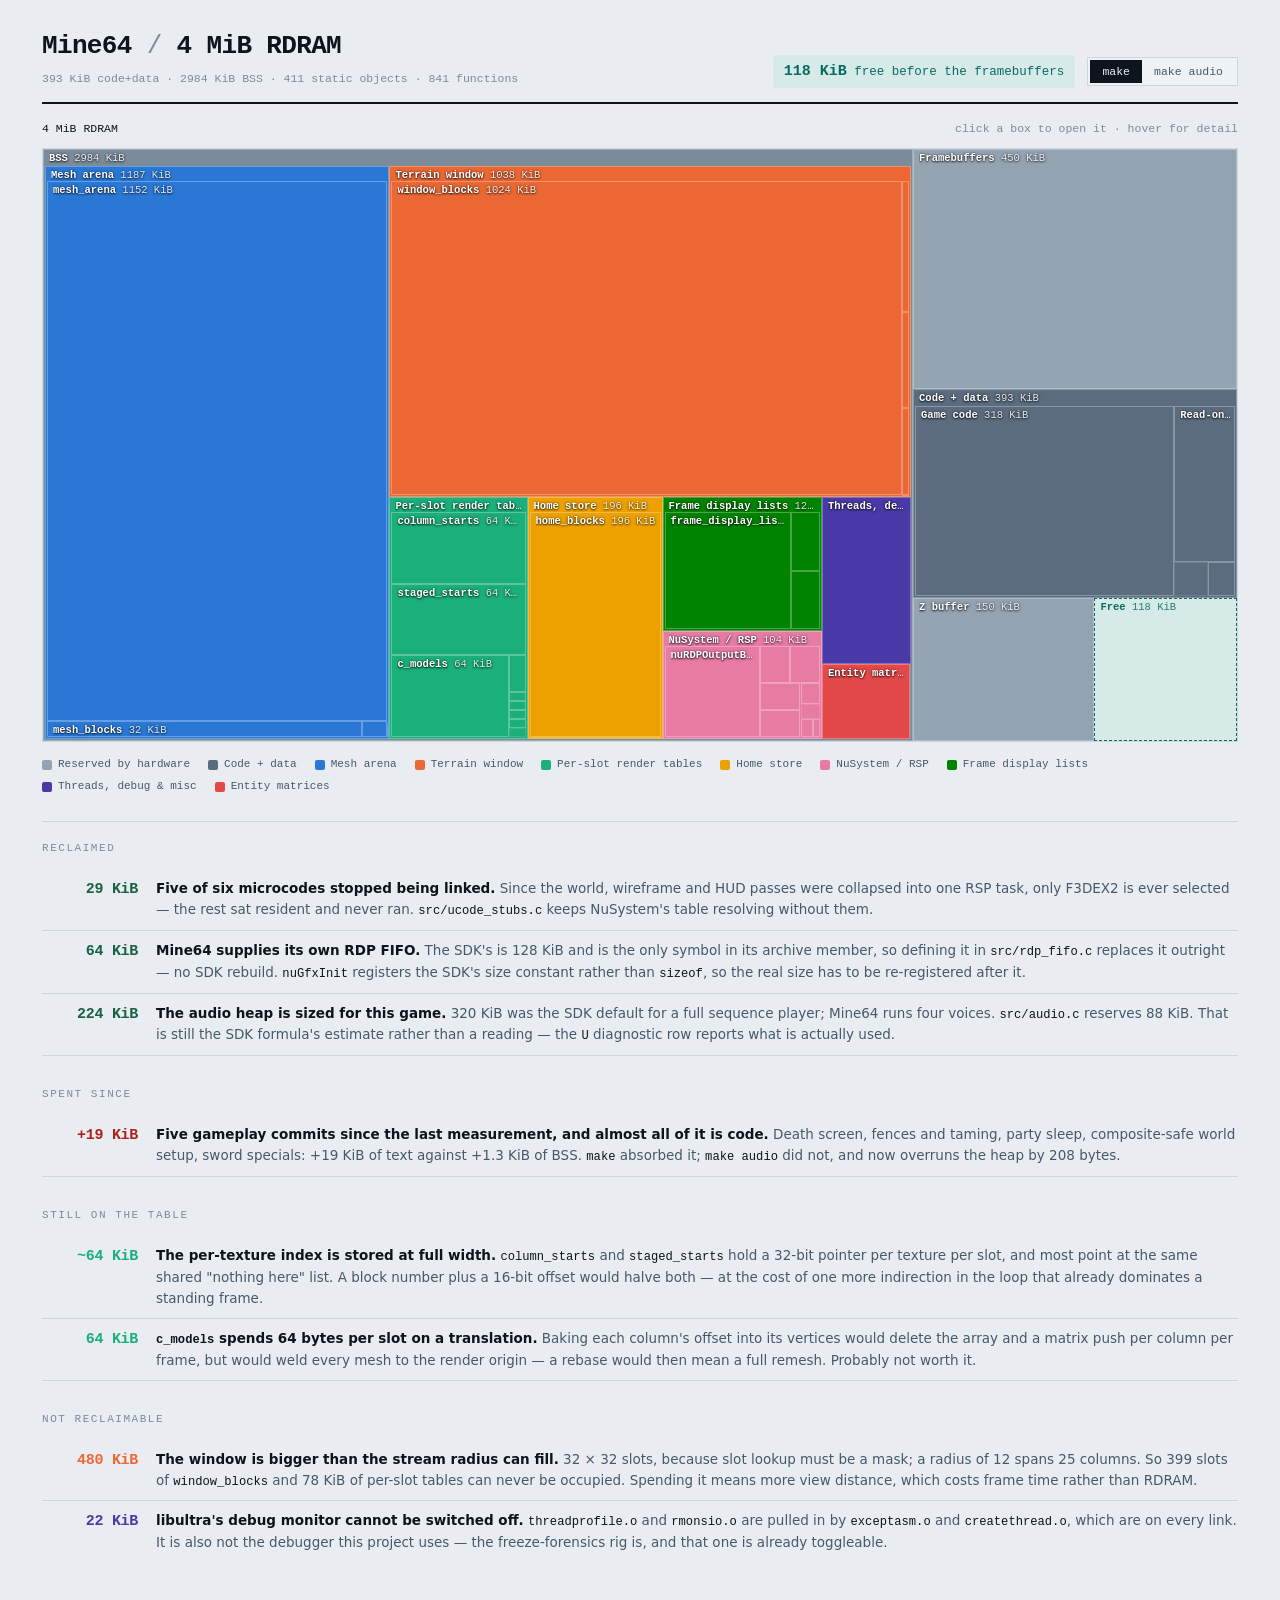
==== commit aadb3df1: "up to date ram budget" ====
--- a/docs/ram-report.html
+++ b/docs/ram-report.html
@@ -285,9 +285,20 @@
     <b>224 KiB</b>
     <p><strong>The audio heap is sized for this game.</strong> 320 KiB was the
     SDK default for a full sequence player; Mine64 runs four voices.
-    <code>src/audio.c</code> reserves 96 KiB. That is still the SDK formula's
+    <code>src/audio.c</code> reserves 88 KiB. That is still the SDK formula's
     estimate rather than a reading — the <code>U</code> diagnostic row reports
     what is actually used.</p>
+  </div>
+
+  <h2>Spent since</h2>
+
+  <div class="flag" style="--fc: var(--crit)">
+    <b>+19 KiB</b>
+    <p><strong>Five gameplay commits since the last measurement, and almost
+    all of it is code.</strong> Death screen, fences and taming, party sleep,
+    composite-safe world setup, sword specials: +19 KiB of text against +1.3
+    KiB of BSS. <code>make</code> absorbed it; <code>make audio</code> did not,
+    and now overruns the heap by 208 bytes.</p>
   </div>
 
   <h2>Still on the table</h2>
@@ -337,7 +348,7 @@
 <div id="tip" aria-hidden="true"></div>
 
 <script>
-const DATA = {"nonaudio":{"c":[{"n":"Z buffer","v":153600,"k":"resv","d":"NU_GFX_ZBUFFER_ADDR. The image starts immediately above it, so none of it is wasted."},{"n":"Code + data","v":374272,"k":"code","c":[{"n":"Game code","v":305828},{"n":"Microcode","v":6352,"d":"One graphics microcode now, down from six. 29 KiB reclaimed."},{"n":"Read-only data","v":56206},{"n":"padding","v":5886,"f":1}]},{"n":"BSS","v":3072752,"k":"bss","c":[{"n":"Mesh arena","v":1215105,"c":[{"n":"mesh_arena","v":1179648,"d":"147,456 Gfx of column meshes, first-fit with relocation defrag. Still 39% of BSS."},{"n":"mesh_blocks","v":32768,"d":"2,048 allocation records: every live column plus every staged replacement."},{"n":"mesh_cache","v":2673,"d":""},{"n":"6 smaller","v":16,"f":1}]},{"n":"Terrain window","v":1067167,"c":[{"n":"window_blocks","v":1048576,"d":"1,024 column slots x 1 KiB. The stream radius can fill 625 of them."},{"n":"details","v":6144,"d":""},{"n":"trees","v":4480,"d":""},{"n":"window_keys","v":4096,"d":""},{"n":"28 smaller","v":3871,"f":1}]},{"n":"Per-slot render tables","v":205824,"c":[{"n":"column_starts","v":65536,"d":"Gfx* per texture bank per slot, for the generation on screen."},{"n":"staged_starts","v":65536,"d":"The same table again, for a world build in flight."},{"n":"c_models","v":65536,"d":"One 64-byte Mtx per slot holding nothing but a translation."},{"n":"visible_columns","v":4096,"d":""},{"n":"5 smaller","v":5120,"f":1}]},{"n":"Home store","v":203049,"c":[{"n":"home_blocks","v":200704,"d":"The 112x32x112 save extent kept whole, so building is never rationed."},{"n":"9 smaller","v":2345,"f":1}]},{"n":"Frame display lists","v":131314,"c":[{"n":"frame_display_lists","v":106496,"d":"2 x 6,656 Gfx. World, targeting and HUD share one RSP task."},{"n":"column_quads","v":12480,"d":""},{"n":"column_baked","v":12288,"d":""},{"n":"6 smaller","v":50,"f":1}]},{"n":"NuSystem / RSP","v":98027,"c":[{"n":"nuRDPOutputBuf","v":65536,"d":"Mine64's own RDP FIFO, half the SDK's 128 KiB. src/rdp_fifo.c."},{"n":"nuScStack","v":8192,"d":""},{"n":"nuScAudioStack","v":8192,"d":""},{"n":"nuScGraphicsStack","v":8192,"d":""},{"n":"nuYieldBuf","v":3088,"d":""},{"n":"41 smaller","v":4827,"f":1}]},{"n":"Threads & debug","v":89429,"c":[{"n":"rmonIOStack","v":16384,"d":"libultra's remote debug monitor. Welded to the exception handler; not removable from here."},{"n":"IdleStack","v":8192,"d":""},{"n":"GfxTaskMgrStack","v":8192,"d":""},{"n":"GfxStack","v":8192,"d":""},{"n":"siMgrStack","v":8192,"d":""},{"n":"nuMainStack","v":8192,"d":""},{"n":"piThreadStack","v":4096,"d":""},{"n":"viThreadStack","v":4096,"d":""},{"n":"250 smaller","v":23893,"f":1}]},{"n":"Entity matrices","v":62444,"c":[{"n":"mob_translate","v":7168,"d":""},{"n":"mob_rotate","v":6144,"d":""},{"n":"creature_verts","v":5632,"d":""},{"n":"water_top_verts","v":4096,"d":""},{"n":"steve_translate","v":3584,"d":""},{"n":"steve_rotate","v":3584,"d":""},{"n":"shadow_verts","v":3456,"d":""},{"n":"falling_tree_box_translate","v":3072,"d":""},{"n":"24 smaller","v":25708,"f":1}]},{"n":"padding","v":393,"f":1}]},{"n":"Free","v":131856,"k":"free","d":"Headroom before the framebuffers."},{"n":"Framebuffers","v":460800,"k":"resv","d":"Three 320x240 16bpp buffers, pinned at the top of RDRAM."}],"end":2151085296,"limit":2151217152,"slack":131856,"bss":3072752,"text":374272,"fns":790,"objs":405},"audio":{"c":[{"n":"Z buffer","v":153600,"k":"resv","d":"NU_GFX_ZBUFFER_ADDR. The image starts immediately above it, so none of it is wasted."},{"n":"Code + data","v":403184,"k":"code","c":[{"n":"Game code","v":328564},{"n":"Microcode","v":10672,"d":"One graphics microcode now, down from six. 29 KiB reclaimed."},{"n":"Read-only data","v":57652},{"n":"padding","v":6296,"f":1}]},{"n":"BSS","v":3074672,"k":"bss","c":[{"n":"Mesh arena","v":1215105,"c":[{"n":"mesh_arena","v":1179648,"d":"147,456 Gfx of column meshes, first-fit with relocation defrag. Still 39% of BSS."},{"n":"mesh_blocks","v":32768,"d":"2,048 allocation records: every live column plus every staged replacement."},{"n":"mesh_cache","v":2673,"d":""},{"n":"6 smaller","v":16,"f":1}]},{"n":"Terrain window","v":1067167,"c":[{"n":"window_blocks","v":1048576,"d":"1,024 column slots x 1 KiB. The stream radius can fill 625 of them."},{"n":"details","v":6144,"d":""},{"n":"trees","v":4480,"d":""},{"n":"window_keys","v":4096,"d":""},{"n":"28 smaller","v":3871,"f":1}]},{"n":"Per-slot render tables","v":205824,"c":[{"n":"column_starts","v":65536,"d":"Gfx* per texture bank per slot, for the generation on screen."},{"n":"staged_starts","v":65536,"d":"The same table again, for a world build in flight."},{"n":"c_models","v":65536,"d":"One 64-byte Mtx per slot holding nothing but a translation."},{"n":"visible_columns","v":4096,"d":""},{"n":"5 smaller","v":5120,"f":1}]},{"n":"Home store","v":203049,"c":[{"n":"home_blocks","v":200704,"d":"The 112x32x112 save extent kept whole, so building is never rationed."},{"n":"9 smaller","v":2345,"f":1}]},{"n":"Frame display lists","v":131314,"c":[{"n":"frame_display_lists","v":106496,"d":"2 x 6,656 Gfx. World, targeting and HUD share one RSP task."},{"n":"column_quads","v":12480,"d":""},{"n":"column_baked","v":12288,"d":""},{"n":"6 smaller","v":50,"f":1}]},{"n":"NuSystem / RSP","v":99628,"c":[{"n":"nuRDPOutputBuf","v":65536,"d":"Mine64's own RDP FIFO, half the SDK's 128 KiB. src/rdp_fifo.c."},{"n":"nuScStack","v":8192,"d":""},{"n":"nuScAudioStack","v":8192,"d":""},{"n":"nuScGraphicsStack","v":8192,"d":""},{"n":"nuYieldBuf","v":3088,"d":""},{"n":"67 smaller","v":6428,"f":1}]},{"n":"Threads & debug","v":89714,"c":[{"n":"rmonIOStack","v":16384,"d":"libultra's remote debug monitor. Welded to the exception handler; not removable from here."},{"n":"IdleStack","v":8192,"d":""},{"n":"GfxTaskMgrStack","v":8192,"d":""},{"n":"GfxStack","v":8192,"d":""},{"n":"siMgrStack","v":8192,"d":""},{"n":"nuMainStack","v":8192,"d":""},{"n":"piThreadStack","v":4096,"d":""},{"n":"viThreadStack","v":4096,"d":""},{"n":"269 smaller","v":24178,"f":1}]},{"n":"Entity matrices","v":62444,"c":[{"n":"mob_translate","v":7168,"d":""},{"n":"mob_rotate","v":6144,"d":""},{"n":"creature_verts","v":5632,"d":""},{"n":"water_top_verts","v":4096,"d":""},{"n":"steve_translate","v":3584,"d":""},{"n":"steve_rotate","v":3584,"d":""},{"n":"shadow_verts","v":3456,"d":""},{"n":"falling_tree_box_translate","v":3072,"d":""},{"n":"24 smaller","v":25708,"f":1}]},{"n":"padding","v":427,"f":1}]},{"n":"Free","v":2720,"k":"free","d":"Headroom before the audio heap. A link-time fact, not a runtime margin -- correct, but nothing to build on."},{"n":"Audio heap","v":98304,"k":"warn","d":"96 KiB, sized from the SDK's own formula for four voices. The U diagnostic row reports what is really used."},{"n":"Framebuffers","v":460800,"k":"resv","d":"Three 320x240 16bpp buffers, pinned at the top of RDRAM."}],"end":2151116128,"limit":2151118848,"slack":2720,"bss":3074672,"text":403184,"fns":896,"objs":450}};
+const DATA = {"nonaudio":{"c":[{"n":"Z buffer","v":153600,"k":"resv","d":"NU_GFX_ZBUFFER_ADDR. The image starts immediately above it, so none of it is wasted."},{"n":"Code + data","v":402432,"k":"code","c":[{"n":"Game code","v":325980},{"n":"Microcode","v":6144,"d":"One graphics microcode now, down from six. 29 KiB reclaimed."},{"n":"Read-only data","v":62849},{"n":"padding","v":7459,"f":1}]},{"n":"BSS","v":3055664,"k":"bss","c":[{"n":"Mesh arena","v":1215110,"c":[{"n":"mesh_arena","v":1179648,"d":"147,456 Gfx of column meshes, first-fit with relocation defrag. Still the largest single object in the game."},{"n":"mesh_blocks","v":32768,"d":"2,048 allocation records: every live column plus every staged replacement."},{"n":"mesh_cache","v":2673,"d":""},{"n":"mesh_cache_base_x","v":4,"d":""},{"n":"mesh_cache_base_z","v":4,"d":""},{"n":"mesh_arena_used","v":4,"d":""},{"n":"mesh_block_count","v":2,"d":""},{"n":"mesh_build_cursor","v":2,"d":""},{"n":"5 smaller","v":5,"f":1}]},{"n":"Terrain window","v":1063310,"c":[{"n":"window_blocks","v":1048576,"d":"1,024 column slots x 1 KiB. The stream radius can fill 625 of them."},{"n":"details","v":6144,"d":""},{"n":"trees","v":4480,"d":""},{"n":"window_keys","v":4096,"d":""},{"n":"window_key_fault_slot","v":4,"d":""},{"n":"window_key_fault_value","v":4,"d":""},{"n":"window_key_faults","v":4,"d":""},{"n":"detail_count","v":2,"d":""}]},{"n":"Per-slot render tables","v":205824,"c":[{"n":"column_starts","v":65536,"d":"Gfx* per texture bank per slot, for the generation on screen."},{"n":"staged_starts","v":65536,"d":"The same table again, for a world build in flight."},{"n":"c_models","v":65536,"d":"One 64-byte Mtx per slot holding nothing but a translation."},{"n":"visible_columns","v":4096,"d":""},{"n":"staged_meshed","v":1024,"d":""},{"n":"staged_mesh_lod","v":1024,"d":""},{"n":"column_meshed","v":1024,"d":""},{"n":"column_mesh_lod","v":1024,"d":""},{"n":"1 smaller","v":1024,"f":1}]},{"n":"Home store","v":201096,"c":[{"n":"home_blocks","v":200704,"d":"The 112x32x112 save extent kept whole, so building is never rationed."},{"n":"home_dirty","v":196,"d":""},{"n":"home_present","v":196,"d":""}]},{"n":"Frame display lists","v":131264,"c":[{"n":"frame_display_lists","v":106496,"d":"2 x 6,656 Gfx. World, targeting and HUD share one RSP task."},{"n":"column_quads","v":12480,"d":""},{"n":"column_baked","v":12288,"d":""}]},{"n":"NuSystem / RSP","v":106227,"c":[{"n":"nuRDPOutputBuf","v":65536,"d":"Mine64's own RDP FIFO, half the SDK's 128 KiB. src/rdp_fifo.c."},{"n":"nuScStack","v":8192,"d":""},{"n":"nuScAudioStack","v":8192,"d":""},{"n":"nuScGraphicsStack","v":8192,"d":""},{"n":"nuMainStack","v":8192,"d":""},{"n":"nuYieldBuf","v":3088,"d":""},{"n":"nusched","v":1664,"d":""},{"n":"nuDramStack","v":1024,"d":""},{"n":"41 smaller","v":2147,"f":1}]},{"n":"Threads, debug & misc","v":91609,"c":[{"n":"rmonIOStack","v":16384,"d":"libultra's remote debug monitor. Welded to the exception handler; not removable from here."},{"n":"IdleStack","v":8192,"d":""},{"n":"GfxTaskMgrStack","v":8192,"d":""},{"n":"GfxStack","v":8192,"d":""},{"n":"siMgrStack","v":8192,"d":""},{"n":"piThreadStack","v":4096,"d":""},{"n":"viThreadStack","v":4096,"d":""},{"n":"diag_watchdog_stack","v":2048,"d":""},{"n":"299 smaller","v":32217,"f":1}]},{"n":"Entity matrices","v":40825,"c":[{"n":"mob_matrix","v":7168,"d":""},{"n":"humanoid_matrix","v":6144,"d":""},{"n":"creature_verts","v":5632,"d":""},{"n":"water_top_verts","v":4096,"d":""},{"n":"shadow_verts","v":3456,"d":""},{"n":"detail_matrix","v":3072,"d":""},{"n":"falling_tree_box_matrix","v":3072,"d":""},{"n":"creature_matrix","v":2816,"d":""},{"n":"11 smaller","v":5369,"f":1}]},{"n":"padding","v":399,"f":1}]},{"n":"Free","v":120784,"k":"free","d":"Headroom before the framebuffers."},{"n":"Framebuffers","v":460800,"k":"resv","d":"Three 320x240 16bpp buffers, pinned at the top of RDRAM."}],"end":2151096368,"limit":2151217152,"slack":120784,"bss":3055664,"text":402432,"fns":841,"objs":411},"audio":{"c":[{"n":"Z buffer","v":153600,"k":"resv","d":"NU_GFX_ZBUFFER_ADDR. The image starts immediately above it, so none of it is wasted."},{"n":"Code + data","v":431392,"k":"code","c":[{"n":"Game code","v":348780},{"n":"Microcode","v":10464,"d":"One graphics microcode now, down from six. 29 KiB reclaimed."},{"n":"Read-only data","v":64295},{"n":"padding","v":7853,"f":1}]},{"n":"BSS","v":3057584,"k":"bss","c":[{"n":"Mesh arena","v":1215110,"c":[{"n":"mesh_arena","v":1179648,"d":"147,456 Gfx of column meshes, first-fit with relocation defrag. Still the largest single object in the game."},{"n":"mesh_blocks","v":32768,"d":"2,048 allocation records: every live column plus every staged replacement."},{"n":"mesh_cache","v":2673,"d":""},{"n":"mesh_cache_base_x","v":4,"d":""},{"n":"mesh_cache_base_z","v":4,"d":""},{"n":"mesh_arena_used","v":4,"d":""},{"n":"mesh_block_count","v":2,"d":""},{"n":"mesh_build_cursor","v":2,"d":""},{"n":"5 smaller","v":5,"f":1}]},{"n":"Terrain window","v":1063310,"c":[{"n":"window_blocks","v":1048576,"d":"1,024 column slots x 1 KiB. The stream radius can fill 625 of them."},{"n":"details","v":6144,"d":""},{"n":"trees","v":4480,"d":""},{"n":"window_keys","v":4096,"d":""},{"n":"window_key_fault_slot","v":4,"d":""},{"n":"window_key_fault_value","v":4,"d":""},{"n":"window_key_faults","v":4,"d":""},{"n":"detail_count","v":2,"d":""}]},{"n":"Per-slot render tables","v":205824,"c":[{"n":"column_starts","v":65536,"d":"Gfx* per texture bank per slot, for the generation on screen."},{"n":"staged_starts","v":65536,"d":"The same table again, for a world build in flight."},{"n":"c_models","v":65536,"d":"One 64-byte Mtx per slot holding nothing but a translation."},{"n":"visible_columns","v":4096,"d":""},{"n":"staged_meshed","v":1024,"d":""},{"n":"staged_mesh_lod","v":1024,"d":""},{"n":"column_meshed","v":1024,"d":""},{"n":"column_mesh_lod","v":1024,"d":""},{"n":"1 smaller","v":1024,"f":1}]},{"n":"Home store","v":201096,"c":[{"n":"home_blocks","v":200704,"d":"The 112x32x112 save extent kept whole, so building is never rationed."},{"n":"home_dirty","v":196,"d":""},{"n":"home_present","v":196,"d":""}]},{"n":"Frame display lists","v":131264,"c":[{"n":"frame_display_lists","v":106496,"d":"2 x 6,656 Gfx. World, targeting and HUD share one RSP task."},{"n":"column_quads","v":12480,"d":""},{"n":"column_baked","v":12288,"d":""}]},{"n":"NuSystem / RSP","v":107828,"c":[{"n":"nuRDPOutputBuf","v":65536,"d":"Mine64's own RDP FIFO, half the SDK's 128 KiB. src/rdp_fifo.c."},{"n":"nuScStack","v":8192,"d":""},{"n":"nuScAudioStack","v":8192,"d":""},{"n":"nuScGraphicsStack","v":8192,"d":""},{"n":"nuMainStack","v":8192,"d":""},{"n":"nuYieldBuf","v":3088,"d":""},{"n":"nusched","v":1664,"d":""},{"n":"nuDramStack","v":1024,"d":""},{"n":"67 smaller","v":3748,"f":1}]},{"n":"Threads, debug & misc","v":91894,"c":[{"n":"rmonIOStack","v":16384,"d":"libultra's remote debug monitor. Welded to the exception handler; not removable from here."},{"n":"IdleStack","v":8192,"d":""},{"n":"GfxTaskMgrStack","v":8192,"d":""},{"n":"GfxStack","v":8192,"d":""},{"n":"siMgrStack","v":8192,"d":""},{"n":"piThreadStack","v":4096,"d":""},{"n":"viThreadStack","v":4096,"d":""},{"n":"diag_watchdog_stack","v":2048,"d":""},{"n":"318 smaller","v":32502,"f":1}]},{"n":"Entity matrices","v":40825,"c":[{"n":"mob_matrix","v":7168,"d":""},{"n":"humanoid_matrix","v":6144,"d":""},{"n":"creature_verts","v":5632,"d":""},{"n":"water_top_verts","v":4096,"d":""},{"n":"shadow_verts","v":3456,"d":""},{"n":"detail_matrix","v":3072,"d":""},{"n":"falling_tree_box_matrix","v":3072,"d":""},{"n":"creature_matrix","v":2816,"d":""},{"n":"11 smaller","v":5369,"f":1}]},{"n":"padding","v":433,"f":1}]},{"n":"Overrun","v":208,"k":"crit","d":"The image runs 208 bytes past the audio heap. Two owners write the same RDRAM."},{"n":"Audio heap","v":90112,"k":"warn","d":"88 KiB, sized from the SDK's own formula for four voices. The U diagnostic row reports what is really used."},{"n":"Framebuffers","v":460800,"k":"resv","d":"Three 320x240 16bpp buffers, pinned at the top of RDRAM."}],"end":2151127248,"limit":2151127040,"slack":-208,"bss":3057584,"text":431392,"fns":947,"objs":456}};
 
 const KIND = {
   resv:  "--resv",  code: "--code",
@@ -346,7 +357,7 @@
 const GROUP_COLOR = {
   "Mesh arena":"--s1", "Terrain window":"--s2", "Per-slot render tables":"--s3",
   "Home store":"--s4", "NuSystem / RSP":"--s5", "Frame display lists":"--s6",
-  "Threads & debug":"--s7", "Entity matrices":"--s8"
+  "Threads, debug & misc":"--s7", "Entity matrices":"--s8"
 };
 const RDRAM = 4 * 1024 * 1024;
 
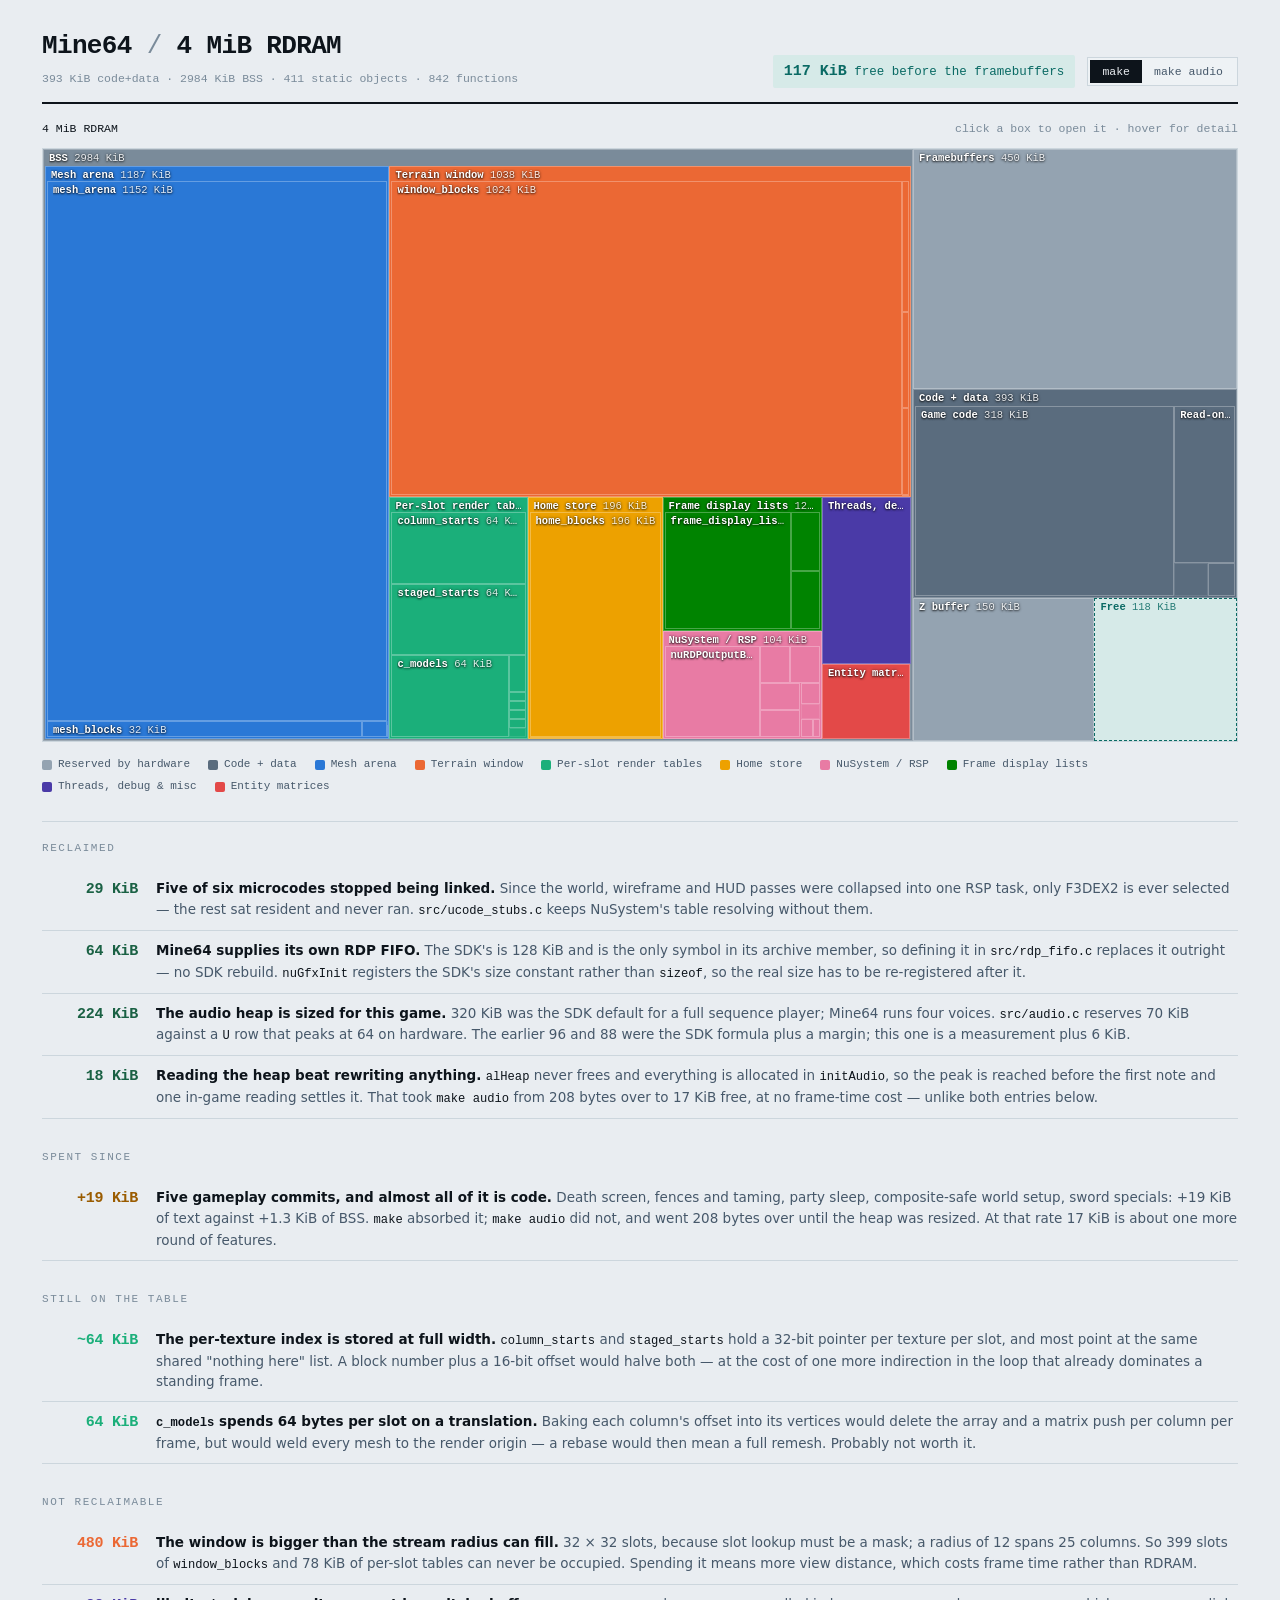
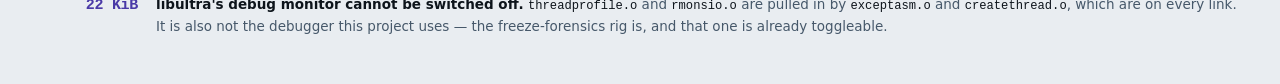
==== commit b48d4cc1: "Update documentation to reflect current audio heap size and usage." ====
--- a/docs/ram-report.html
+++ b/docs/ram-report.html
@@ -285,20 +285,30 @@
     <b>224 KiB</b>
     <p><strong>The audio heap is sized for this game.</strong> 320 KiB was the
     SDK default for a full sequence player; Mine64 runs four voices.
-    <code>src/audio.c</code> reserves 88 KiB. That is still the SDK formula's
-    estimate rather than a reading — the <code>U</code> diagnostic row reports
-    what is actually used.</p>
+    <code>src/audio.c</code> reserves 70 KiB against a <code>U</code> row that
+    peaks at 64 on hardware. The earlier 96 and 88 were the SDK formula plus a
+    margin; this one is a measurement plus 6 KiB.</p>
+  </div>
+
+  <div class="flag" style="--fc: var(--good)">
+    <b>18 KiB</b>
+    <p><strong>Reading the heap beat rewriting anything.</strong>
+    <code>alHeap</code> never frees and everything is allocated in
+    <code>initAudio</code>, so the peak is reached before the first note and one
+    in-game reading settles it. That took <code>make audio</code> from 208 bytes
+    over to 17 KiB free, at no frame-time cost — unlike both entries below.</p>
   </div>
 
   <h2>Spent since</h2>
 
-  <div class="flag" style="--fc: var(--crit)">
+  <div class="flag" style="--fc: var(--warn)">
     <b>+19 KiB</b>
-    <p><strong>Five gameplay commits since the last measurement, and almost
-    all of it is code.</strong> Death screen, fences and taming, party sleep,
-    composite-safe world setup, sword specials: +19 KiB of text against +1.3
-    KiB of BSS. <code>make</code> absorbed it; <code>make audio</code> did not,
-    and now overruns the heap by 208 bytes.</p>
+    <p><strong>Five gameplay commits, and almost all of it is code.</strong>
+    Death screen, fences and taming, party sleep, composite-safe world setup,
+    sword specials: +19 KiB of text against +1.3 KiB of BSS.
+    <code>make</code> absorbed it; <code>make audio</code> did not, and went
+    208 bytes over until the heap was resized. At that rate 17 KiB is about one
+    more round of features.</p>
   </div>
 
   <h2>Still on the table</h2>
@@ -348,7 +358,7 @@
 <div id="tip" aria-hidden="true"></div>
 
 <script>
-const DATA = {"nonaudio":{"c":[{"n":"Z buffer","v":153600,"k":"resv","d":"NU_GFX_ZBUFFER_ADDR. The image starts immediately above it, so none of it is wasted."},{"n":"Code + data","v":402432,"k":"code","c":[{"n":"Game code","v":325980},{"n":"Microcode","v":6144,"d":"One graphics microcode now, down from six. 29 KiB reclaimed."},{"n":"Read-only data","v":62849},{"n":"padding","v":7459,"f":1}]},{"n":"BSS","v":3055664,"k":"bss","c":[{"n":"Mesh arena","v":1215110,"c":[{"n":"mesh_arena","v":1179648,"d":"147,456 Gfx of column meshes, first-fit with relocation defrag. Still the largest single object in the game."},{"n":"mesh_blocks","v":32768,"d":"2,048 allocation records: every live column plus every staged replacement."},{"n":"mesh_cache","v":2673,"d":""},{"n":"mesh_cache_base_x","v":4,"d":""},{"n":"mesh_cache_base_z","v":4,"d":""},{"n":"mesh_arena_used","v":4,"d":""},{"n":"mesh_block_count","v":2,"d":""},{"n":"mesh_build_cursor","v":2,"d":""},{"n":"5 smaller","v":5,"f":1}]},{"n":"Terrain window","v":1063310,"c":[{"n":"window_blocks","v":1048576,"d":"1,024 column slots x 1 KiB. The stream radius can fill 625 of them."},{"n":"details","v":6144,"d":""},{"n":"trees","v":4480,"d":""},{"n":"window_keys","v":4096,"d":""},{"n":"window_key_fault_slot","v":4,"d":""},{"n":"window_key_fault_value","v":4,"d":""},{"n":"window_key_faults","v":4,"d":""},{"n":"detail_count","v":2,"d":""}]},{"n":"Per-slot render tables","v":205824,"c":[{"n":"column_starts","v":65536,"d":"Gfx* per texture bank per slot, for the generation on screen."},{"n":"staged_starts","v":65536,"d":"The same table again, for a world build in flight."},{"n":"c_models","v":65536,"d":"One 64-byte Mtx per slot holding nothing but a translation."},{"n":"visible_columns","v":4096,"d":""},{"n":"staged_meshed","v":1024,"d":""},{"n":"staged_mesh_lod","v":1024,"d":""},{"n":"column_meshed","v":1024,"d":""},{"n":"column_mesh_lod","v":1024,"d":""},{"n":"1 smaller","v":1024,"f":1}]},{"n":"Home store","v":201096,"c":[{"n":"home_blocks","v":200704,"d":"The 112x32x112 save extent kept whole, so building is never rationed."},{"n":"home_dirty","v":196,"d":""},{"n":"home_present","v":196,"d":""}]},{"n":"Frame display lists","v":131264,"c":[{"n":"frame_display_lists","v":106496,"d":"2 x 6,656 Gfx. World, targeting and HUD share one RSP task."},{"n":"column_quads","v":12480,"d":""},{"n":"column_baked","v":12288,"d":""}]},{"n":"NuSystem / RSP","v":106227,"c":[{"n":"nuRDPOutputBuf","v":65536,"d":"Mine64's own RDP FIFO, half the SDK's 128 KiB. src/rdp_fifo.c."},{"n":"nuScStack","v":8192,"d":""},{"n":"nuScAudioStack","v":8192,"d":""},{"n":"nuScGraphicsStack","v":8192,"d":""},{"n":"nuMainStack","v":8192,"d":""},{"n":"nuYieldBuf","v":3088,"d":""},{"n":"nusched","v":1664,"d":""},{"n":"nuDramStack","v":1024,"d":""},{"n":"41 smaller","v":2147,"f":1}]},{"n":"Threads, debug & misc","v":91609,"c":[{"n":"rmonIOStack","v":16384,"d":"libultra's remote debug monitor. Welded to the exception handler; not removable from here."},{"n":"IdleStack","v":8192,"d":""},{"n":"GfxTaskMgrStack","v":8192,"d":""},{"n":"GfxStack","v":8192,"d":""},{"n":"siMgrStack","v":8192,"d":""},{"n":"piThreadStack","v":4096,"d":""},{"n":"viThreadStack","v":4096,"d":""},{"n":"diag_watchdog_stack","v":2048,"d":""},{"n":"299 smaller","v":32217,"f":1}]},{"n":"Entity matrices","v":40825,"c":[{"n":"mob_matrix","v":7168,"d":""},{"n":"humanoid_matrix","v":6144,"d":""},{"n":"creature_verts","v":5632,"d":""},{"n":"water_top_verts","v":4096,"d":""},{"n":"shadow_verts","v":3456,"d":""},{"n":"detail_matrix","v":3072,"d":""},{"n":"falling_tree_box_matrix","v":3072,"d":""},{"n":"creature_matrix","v":2816,"d":""},{"n":"11 smaller","v":5369,"f":1}]},{"n":"padding","v":399,"f":1}]},{"n":"Free","v":120784,"k":"free","d":"Headroom before the framebuffers."},{"n":"Framebuffers","v":460800,"k":"resv","d":"Three 320x240 16bpp buffers, pinned at the top of RDRAM."}],"end":2151096368,"limit":2151217152,"slack":120784,"bss":3055664,"text":402432,"fns":841,"objs":411},"audio":{"c":[{"n":"Z buffer","v":153600,"k":"resv","d":"NU_GFX_ZBUFFER_ADDR. The image starts immediately above it, so none of it is wasted."},{"n":"Code + data","v":431392,"k":"code","c":[{"n":"Game code","v":348780},{"n":"Microcode","v":10464,"d":"One graphics microcode now, down from six. 29 KiB reclaimed."},{"n":"Read-only data","v":64295},{"n":"padding","v":7853,"f":1}]},{"n":"BSS","v":3057584,"k":"bss","c":[{"n":"Mesh arena","v":1215110,"c":[{"n":"mesh_arena","v":1179648,"d":"147,456 Gfx of column meshes, first-fit with relocation defrag. Still the largest single object in the game."},{"n":"mesh_blocks","v":32768,"d":"2,048 allocation records: every live column plus every staged replacement."},{"n":"mesh_cache","v":2673,"d":""},{"n":"mesh_cache_base_x","v":4,"d":""},{"n":"mesh_cache_base_z","v":4,"d":""},{"n":"mesh_arena_used","v":4,"d":""},{"n":"mesh_block_count","v":2,"d":""},{"n":"mesh_build_cursor","v":2,"d":""},{"n":"5 smaller","v":5,"f":1}]},{"n":"Terrain window","v":1063310,"c":[{"n":"window_blocks","v":1048576,"d":"1,024 column slots x 1 KiB. The stream radius can fill 625 of them."},{"n":"details","v":6144,"d":""},{"n":"trees","v":4480,"d":""},{"n":"window_keys","v":4096,"d":""},{"n":"window_key_fault_slot","v":4,"d":""},{"n":"window_key_fault_value","v":4,"d":""},{"n":"window_key_faults","v":4,"d":""},{"n":"detail_count","v":2,"d":""}]},{"n":"Per-slot render tables","v":205824,"c":[{"n":"column_starts","v":65536,"d":"Gfx* per texture bank per slot, for the generation on screen."},{"n":"staged_starts","v":65536,"d":"The same table again, for a world build in flight."},{"n":"c_models","v":65536,"d":"One 64-byte Mtx per slot holding nothing but a translation."},{"n":"visible_columns","v":4096,"d":""},{"n":"staged_meshed","v":1024,"d":""},{"n":"staged_mesh_lod","v":1024,"d":""},{"n":"column_meshed","v":1024,"d":""},{"n":"column_mesh_lod","v":1024,"d":""},{"n":"1 smaller","v":1024,"f":1}]},{"n":"Home store","v":201096,"c":[{"n":"home_blocks","v":200704,"d":"The 112x32x112 save extent kept whole, so building is never rationed."},{"n":"home_dirty","v":196,"d":""},{"n":"home_present","v":196,"d":""}]},{"n":"Frame display lists","v":131264,"c":[{"n":"frame_display_lists","v":106496,"d":"2 x 6,656 Gfx. World, targeting and HUD share one RSP task."},{"n":"column_quads","v":12480,"d":""},{"n":"column_baked","v":12288,"d":""}]},{"n":"NuSystem / RSP","v":107828,"c":[{"n":"nuRDPOutputBuf","v":65536,"d":"Mine64's own RDP FIFO, half the SDK's 128 KiB. src/rdp_fifo.c."},{"n":"nuScStack","v":8192,"d":""},{"n":"nuScAudioStack","v":8192,"d":""},{"n":"nuScGraphicsStack","v":8192,"d":""},{"n":"nuMainStack","v":8192,"d":""},{"n":"nuYieldBuf","v":3088,"d":""},{"n":"nusched","v":1664,"d":""},{"n":"nuDramStack","v":1024,"d":""},{"n":"67 smaller","v":3748,"f":1}]},{"n":"Threads, debug & misc","v":91894,"c":[{"n":"rmonIOStack","v":16384,"d":"libultra's remote debug monitor. Welded to the exception handler; not removable from here."},{"n":"IdleStack","v":8192,"d":""},{"n":"GfxTaskMgrStack","v":8192,"d":""},{"n":"GfxStack","v":8192,"d":""},{"n":"siMgrStack","v":8192,"d":""},{"n":"piThreadStack","v":4096,"d":""},{"n":"viThreadStack","v":4096,"d":""},{"n":"diag_watchdog_stack","v":2048,"d":""},{"n":"318 smaller","v":32502,"f":1}]},{"n":"Entity matrices","v":40825,"c":[{"n":"mob_matrix","v":7168,"d":""},{"n":"humanoid_matrix","v":6144,"d":""},{"n":"creature_verts","v":5632,"d":""},{"n":"water_top_verts","v":4096,"d":""},{"n":"shadow_verts","v":3456,"d":""},{"n":"detail_matrix","v":3072,"d":""},{"n":"falling_tree_box_matrix","v":3072,"d":""},{"n":"creature_matrix","v":2816,"d":""},{"n":"11 smaller","v":5369,"f":1}]},{"n":"padding","v":433,"f":1}]},{"n":"Overrun","v":208,"k":"crit","d":"The image runs 208 bytes past the audio heap. Two owners write the same RDRAM."},{"n":"Audio heap","v":90112,"k":"warn","d":"88 KiB, sized from the SDK's own formula for four voices. The U diagnostic row reports what is really used."},{"n":"Framebuffers","v":460800,"k":"resv","d":"Three 320x240 16bpp buffers, pinned at the top of RDRAM."}],"end":2151127248,"limit":2151127040,"slack":-208,"bss":3057584,"text":431392,"fns":947,"objs":456}};
+const DATA = {"nonaudio":{"c":[{"n":"Z buffer","v":153600,"k":"resv","d":"NU_GFX_ZBUFFER_ADDR. The image starts immediately above it, so none of it is wasted."},{"n":"Code + data","v":402560,"k":"code","c":[{"n":"Game code","v":326116},{"n":"Microcode","v":6144,"d":"One graphics microcode now, down from six. 29 KiB reclaimed."},{"n":"Read-only data","v":62849},{"n":"padding","v":7451,"f":1}]},{"n":"BSS","v":3055664,"k":"bss","c":[{"n":"Mesh arena","v":1215110,"c":[{"n":"mesh_arena","v":1179648,"d":"147,456 Gfx of column meshes, first-fit with relocation defrag. Still the largest single object in the game."},{"n":"mesh_blocks","v":32768,"d":"2,048 allocation records: every live column plus every staged replacement."},{"n":"mesh_cache","v":2673,"d":""},{"n":"mesh_cache_base_x","v":4,"d":""},{"n":"mesh_cache_base_z","v":4,"d":""},{"n":"mesh_arena_used","v":4,"d":""},{"n":"mesh_block_count","v":2,"d":""},{"n":"mesh_build_cursor","v":2,"d":""},{"n":"5 smaller","v":5,"f":1}]},{"n":"Terrain window","v":1063310,"c":[{"n":"window_blocks","v":1048576,"d":"1,024 column slots x 1 KiB. The stream radius can fill 625 of them."},{"n":"details","v":6144,"d":""},{"n":"trees","v":4480,"d":""},{"n":"window_keys","v":4096,"d":""},{"n":"window_key_fault_slot","v":4,"d":""},{"n":"window_key_fault_value","v":4,"d":""},{"n":"window_key_faults","v":4,"d":""},{"n":"detail_count","v":2,"d":""}]},{"n":"Per-slot render tables","v":205824,"c":[{"n":"column_starts","v":65536,"d":"Gfx* per texture bank per slot, for the generation on screen."},{"n":"staged_starts","v":65536,"d":"The same table again, for a world build in flight."},{"n":"c_models","v":65536,"d":"One 64-byte Mtx per slot holding nothing but a translation."},{"n":"visible_columns","v":4096,"d":""},{"n":"staged_meshed","v":1024,"d":""},{"n":"staged_mesh_lod","v":1024,"d":""},{"n":"column_meshed","v":1024,"d":""},{"n":"column_mesh_lod","v":1024,"d":""},{"n":"1 smaller","v":1024,"f":1}]},{"n":"Home store","v":201096,"c":[{"n":"home_blocks","v":200704,"d":"The 112x32x112 save extent kept whole, so building is never rationed."},{"n":"home_dirty","v":196,"d":""},{"n":"home_present","v":196,"d":""}]},{"n":"Frame display lists","v":131264,"c":[{"n":"frame_display_lists","v":106496,"d":"2 x 6,656 Gfx. World, targeting and HUD share one RSP task."},{"n":"column_quads","v":12480,"d":""},{"n":"column_baked","v":12288,"d":""}]},{"n":"NuSystem / RSP","v":106227,"c":[{"n":"nuRDPOutputBuf","v":65536,"d":"Mine64's own RDP FIFO, half the SDK's 128 KiB. src/rdp_fifo.c."},{"n":"nuScStack","v":8192,"d":""},{"n":"nuScAudioStack","v":8192,"d":""},{"n":"nuScGraphicsStack","v":8192,"d":""},{"n":"nuMainStack","v":8192,"d":""},{"n":"nuYieldBuf","v":3088,"d":""},{"n":"nusched","v":1664,"d":""},{"n":"nuDramStack","v":1024,"d":""},{"n":"41 smaller","v":2147,"f":1}]},{"n":"Threads, debug & misc","v":91609,"c":[{"n":"rmonIOStack","v":16384,"d":"libultra's remote debug monitor. Welded to the exception handler; not removable from here."},{"n":"IdleStack","v":8192,"d":""},{"n":"GfxTaskMgrStack","v":8192,"d":""},{"n":"GfxStack","v":8192,"d":""},{"n":"siMgrStack","v":8192,"d":""},{"n":"piThreadStack","v":4096,"d":""},{"n":"viThreadStack","v":4096,"d":""},{"n":"diag_watchdog_stack","v":2048,"d":""},{"n":"299 smaller","v":32217,"f":1}]},{"n":"Entity matrices","v":40825,"c":[{"n":"mob_matrix","v":7168,"d":""},{"n":"humanoid_matrix","v":6144,"d":""},{"n":"creature_verts","v":5632,"d":""},{"n":"water_top_verts","v":4096,"d":""},{"n":"shadow_verts","v":3456,"d":""},{"n":"detail_matrix","v":3072,"d":""},{"n":"falling_tree_box_matrix","v":3072,"d":""},{"n":"creature_matrix","v":2816,"d":""},{"n":"11 smaller","v":5369,"f":1}]},{"n":"padding","v":399,"f":1}]},{"n":"Free","v":120656,"k":"free","d":"Headroom before the framebuffers."},{"n":"Framebuffers","v":460800,"k":"resv","d":"Three 320x240 16bpp buffers, pinned at the top of RDRAM."}],"end":2151096496,"limit":2151217152,"slack":120656,"bss":3055664,"text":402560,"fns":842,"objs":411},"audio":{"c":[{"n":"Z buffer","v":153600,"k":"resv","d":"NU_GFX_ZBUFFER_ADDR. The image starts immediately above it, so none of it is wasted."},{"n":"Code + data","v":431520,"k":"code","c":[{"n":"Game code","v":348916},{"n":"Microcode","v":10464,"d":"One graphics microcode now, down from six. 29 KiB reclaimed."},{"n":"Read-only data","v":64295},{"n":"padding","v":7845,"f":1}]},{"n":"BSS","v":3057584,"k":"bss","c":[{"n":"Mesh arena","v":1215110,"c":[{"n":"mesh_arena","v":1179648,"d":"147,456 Gfx of column meshes, first-fit with relocation defrag. Still the largest single object in the game."},{"n":"mesh_blocks","v":32768,"d":"2,048 allocation records: every live column plus every staged replacement."},{"n":"mesh_cache","v":2673,"d":""},{"n":"mesh_cache_base_x","v":4,"d":""},{"n":"mesh_cache_base_z","v":4,"d":""},{"n":"mesh_arena_used","v":4,"d":""},{"n":"mesh_block_count","v":2,"d":""},{"n":"mesh_build_cursor","v":2,"d":""},{"n":"5 smaller","v":5,"f":1}]},{"n":"Terrain window","v":1063310,"c":[{"n":"window_blocks","v":1048576,"d":"1,024 column slots x 1 KiB. The stream radius can fill 625 of them."},{"n":"details","v":6144,"d":""},{"n":"trees","v":4480,"d":""},{"n":"window_keys","v":4096,"d":""},{"n":"window_key_fault_slot","v":4,"d":""},{"n":"window_key_fault_value","v":4,"d":""},{"n":"window_key_faults","v":4,"d":""},{"n":"detail_count","v":2,"d":""}]},{"n":"Per-slot render tables","v":205824,"c":[{"n":"column_starts","v":65536,"d":"Gfx* per texture bank per slot, for the generation on screen."},{"n":"staged_starts","v":65536,"d":"The same table again, for a world build in flight."},{"n":"c_models","v":65536,"d":"One 64-byte Mtx per slot holding nothing but a translation."},{"n":"visible_columns","v":4096,"d":""},{"n":"staged_meshed","v":1024,"d":""},{"n":"staged_mesh_lod","v":1024,"d":""},{"n":"column_meshed","v":1024,"d":""},{"n":"column_mesh_lod","v":1024,"d":""},{"n":"1 smaller","v":1024,"f":1}]},{"n":"Home store","v":201096,"c":[{"n":"home_blocks","v":200704,"d":"The 112x32x112 save extent kept whole, so building is never rationed."},{"n":"home_dirty","v":196,"d":""},{"n":"home_present","v":196,"d":""}]},{"n":"Frame display lists","v":131264,"c":[{"n":"frame_display_lists","v":106496,"d":"2 x 6,656 Gfx. World, targeting and HUD share one RSP task."},{"n":"column_quads","v":12480,"d":""},{"n":"column_baked","v":12288,"d":""}]},{"n":"NuSystem / RSP","v":107828,"c":[{"n":"nuRDPOutputBuf","v":65536,"d":"Mine64's own RDP FIFO, half the SDK's 128 KiB. src/rdp_fifo.c."},{"n":"nuScStack","v":8192,"d":""},{"n":"nuScAudioStack","v":8192,"d":""},{"n":"nuScGraphicsStack","v":8192,"d":""},{"n":"nuMainStack","v":8192,"d":""},{"n":"nuYieldBuf","v":3088,"d":""},{"n":"nusched","v":1664,"d":""},{"n":"nuDramStack","v":1024,"d":""},{"n":"67 smaller","v":3748,"f":1}]},{"n":"Threads, debug & misc","v":91894,"c":[{"n":"rmonIOStack","v":16384,"d":"libultra's remote debug monitor. Welded to the exception handler; not removable from here."},{"n":"IdleStack","v":8192,"d":""},{"n":"GfxTaskMgrStack","v":8192,"d":""},{"n":"GfxStack","v":8192,"d":""},{"n":"siMgrStack","v":8192,"d":""},{"n":"piThreadStack","v":4096,"d":""},{"n":"viThreadStack","v":4096,"d":""},{"n":"diag_watchdog_stack","v":2048,"d":""},{"n":"318 smaller","v":32502,"f":1}]},{"n":"Entity matrices","v":40825,"c":[{"n":"mob_matrix","v":7168,"d":""},{"n":"humanoid_matrix","v":6144,"d":""},{"n":"creature_verts","v":5632,"d":""},{"n":"water_top_verts","v":4096,"d":""},{"n":"shadow_verts","v":3456,"d":""},{"n":"detail_matrix","v":3072,"d":""},{"n":"falling_tree_box_matrix","v":3072,"d":""},{"n":"creature_matrix","v":2816,"d":""},{"n":"11 smaller","v":5369,"f":1}]},{"n":"padding","v":433,"f":1}]},{"n":"Free","v":18096,"k":"free","d":"Headroom before the audio heap."},{"n":"Audio heap","v":71680,"k":"warn","d":"70 KiB, sized from the SDK's own formula for four voices. The U diagnostic row reports what is really used."},{"n":"Framebuffers","v":460800,"k":"resv","d":"Three 320x240 16bpp buffers, pinned at the top of RDRAM."}],"end":2151127376,"limit":2151145472,"slack":18096,"bss":3057584,"text":431520,"fns":948,"objs":456}};
 
 const KIND = {
   resv:  "--resv",  code: "--code",
@@ -543,18 +553,23 @@
     b.objs + " static objects · " + b.fns + " functions";
 
   const ceiling = build === "audio" ? "the audio heap" : "the framebuffers";
+  /* Headroom floors rather than rounds, so this agrees with check_ram.py and
+     never reports a kilobyte the build does not have.  Sub-KiB in bytes, for
+     the same reason the guard does it: "0 KiB over" reads like a rounding
+     artefact rather than corrupted audio. */
+  const slack = n => n >= 1024 ? Math.floor(n / 1024) + " KiB" : commas(n) + " bytes";
   const v = $("#verdict");
   if (b.slack < 0) {
     v.className = "verdict verdict--crit";
-    v.innerHTML = "<b>" + kib(-b.slack) + " KiB</b> past " + ceiling + " · claims " +
+    v.innerHTML = "<b>" + slack(-b.slack) + "</b> past " + ceiling + " · claims " +
       (claimed / 1048576).toFixed(2) + " MiB of 4.00";
   } else if (b.slack < 64 * 1024) {
     /* check_ram.py's own warning threshold. */
     v.className = "verdict verdict--warn";
-    v.innerHTML = "<b>" + kib(b.slack) + " KiB</b> free before " + ceiling + " · thin";
+    v.innerHTML = "<b>" + slack(b.slack) + "</b> free before " + ceiling + " · thin";
   } else {
     v.className = "verdict verdict--ok";
-    v.innerHTML = "<b>" + kib(b.slack) + " KiB</b> free before " + ceiling;
+    v.innerHTML = "<b>" + slack(b.slack) + "</b> free before " + ceiling;
   }
 }
 
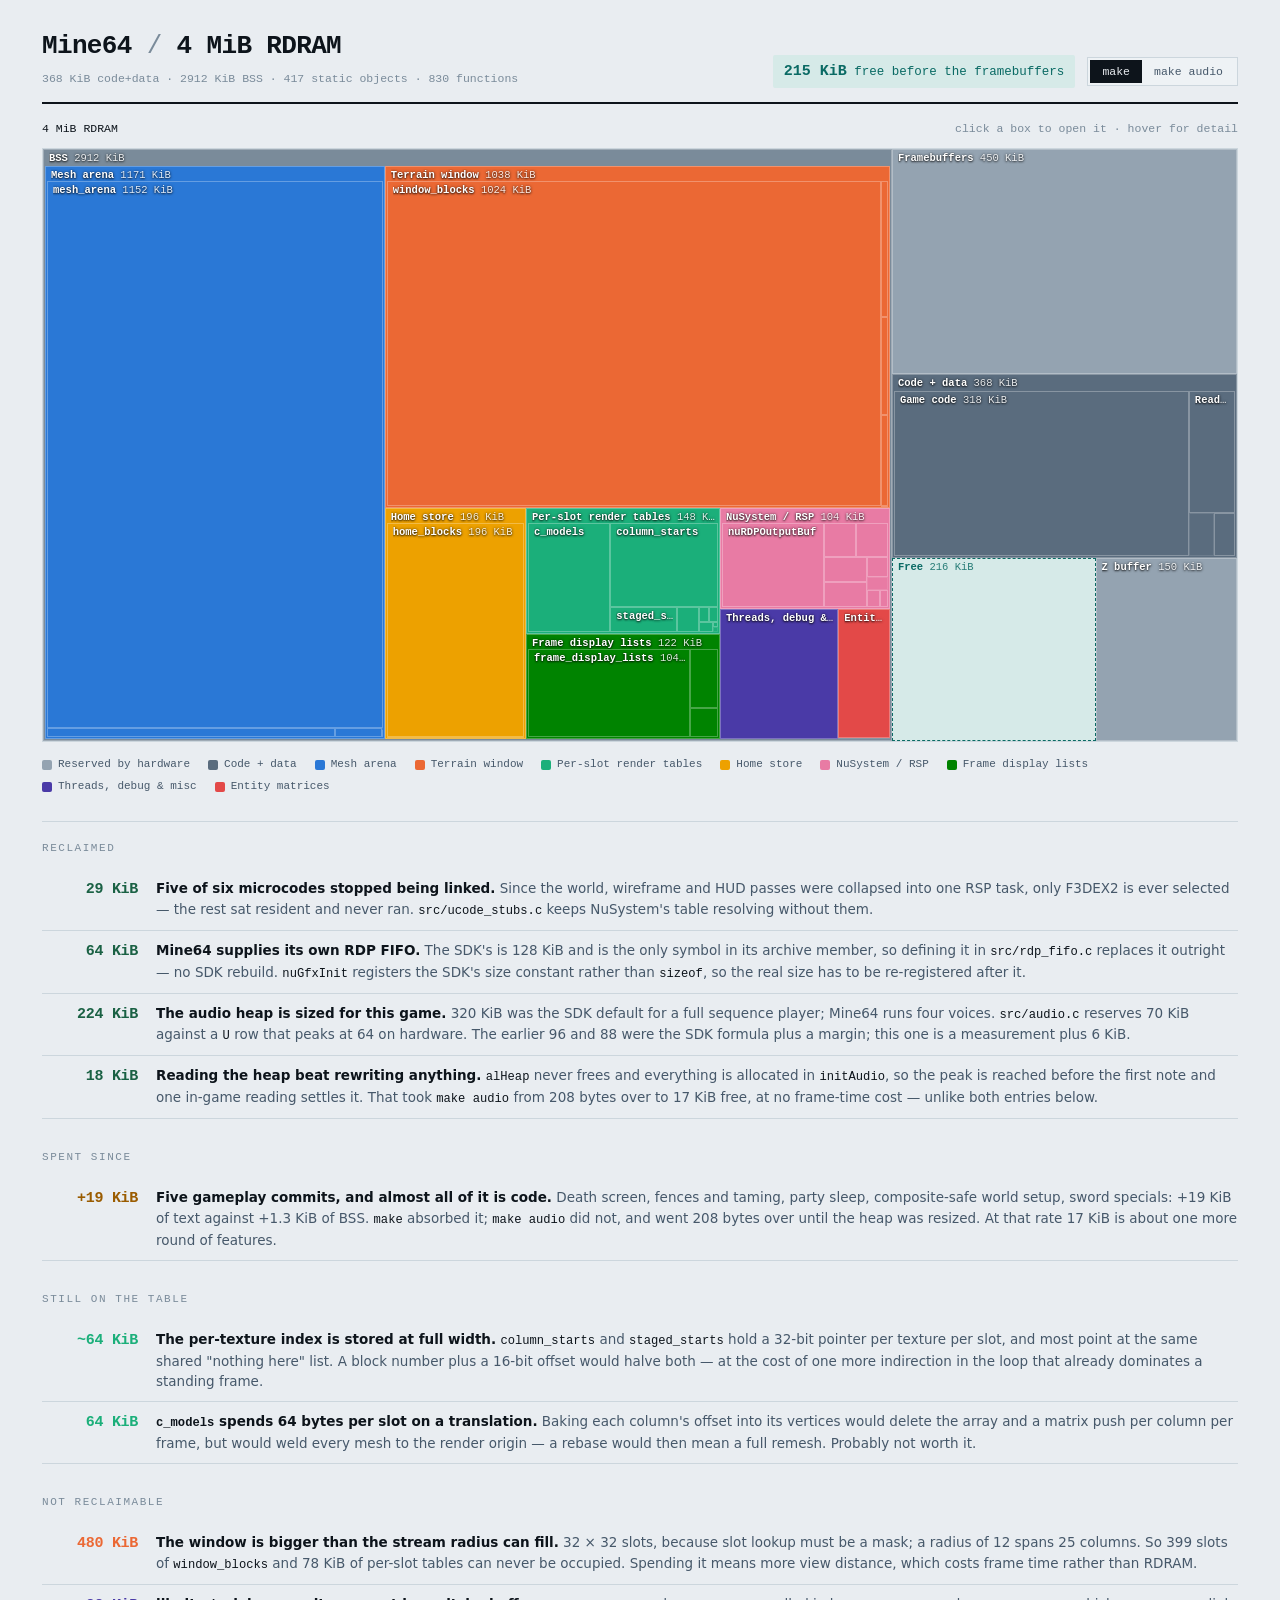
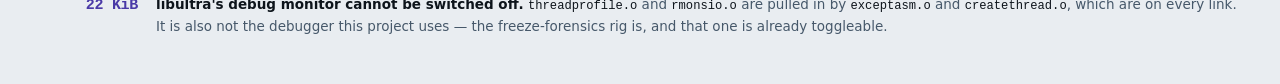
==== commit 6cb14f00: "Re-measure the RAM budget after the structure pass Both builds re-measured in the container, per thi" ====
--- a/docs/ram-report.html
+++ b/docs/ram-report.html
@@ -358,7 +358,7 @@
 <div id="tip" aria-hidden="true"></div>
 
 <script>
-const DATA = {"nonaudio":{"c":[{"n":"Z buffer","v":153600,"k":"resv","d":"NU_GFX_ZBUFFER_ADDR. The image starts immediately above it, so none of it is wasted."},{"n":"Code + data","v":402560,"k":"code","c":[{"n":"Game code","v":326116},{"n":"Microcode","v":6144,"d":"One graphics microcode now, down from six. 29 KiB reclaimed."},{"n":"Read-only data","v":62849},{"n":"padding","v":7451,"f":1}]},{"n":"BSS","v":3055664,"k":"bss","c":[{"n":"Mesh arena","v":1215110,"c":[{"n":"mesh_arena","v":1179648,"d":"147,456 Gfx of column meshes, first-fit with relocation defrag. Still the largest single object in the game."},{"n":"mesh_blocks","v":32768,"d":"2,048 allocation records: every live column plus every staged replacement."},{"n":"mesh_cache","v":2673,"d":""},{"n":"mesh_cache_base_x","v":4,"d":""},{"n":"mesh_cache_base_z","v":4,"d":""},{"n":"mesh_arena_used","v":4,"d":""},{"n":"mesh_block_count","v":2,"d":""},{"n":"mesh_build_cursor","v":2,"d":""},{"n":"5 smaller","v":5,"f":1}]},{"n":"Terrain window","v":1063310,"c":[{"n":"window_blocks","v":1048576,"d":"1,024 column slots x 1 KiB. The stream radius can fill 625 of them."},{"n":"details","v":6144,"d":""},{"n":"trees","v":4480,"d":""},{"n":"window_keys","v":4096,"d":""},{"n":"window_key_fault_slot","v":4,"d":""},{"n":"window_key_fault_value","v":4,"d":""},{"n":"window_key_faults","v":4,"d":""},{"n":"detail_count","v":2,"d":""}]},{"n":"Per-slot render tables","v":205824,"c":[{"n":"column_starts","v":65536,"d":"Gfx* per texture bank per slot, for the generation on screen."},{"n":"staged_starts","v":65536,"d":"The same table again, for a world build in flight."},{"n":"c_models","v":65536,"d":"One 64-byte Mtx per slot holding nothing but a translation."},{"n":"visible_columns","v":4096,"d":""},{"n":"staged_meshed","v":1024,"d":""},{"n":"staged_mesh_lod","v":1024,"d":""},{"n":"column_meshed","v":1024,"d":""},{"n":"column_mesh_lod","v":1024,"d":""},{"n":"1 smaller","v":1024,"f":1}]},{"n":"Home store","v":201096,"c":[{"n":"home_blocks","v":200704,"d":"The 112x32x112 save extent kept whole, so building is never rationed."},{"n":"home_dirty","v":196,"d":""},{"n":"home_present","v":196,"d":""}]},{"n":"Frame display lists","v":131264,"c":[{"n":"frame_display_lists","v":106496,"d":"2 x 6,656 Gfx. World, targeting and HUD share one RSP task."},{"n":"column_quads","v":12480,"d":""},{"n":"column_baked","v":12288,"d":""}]},{"n":"NuSystem / RSP","v":106227,"c":[{"n":"nuRDPOutputBuf","v":65536,"d":"Mine64's own RDP FIFO, half the SDK's 128 KiB. src/rdp_fifo.c."},{"n":"nuScStack","v":8192,"d":""},{"n":"nuScAudioStack","v":8192,"d":""},{"n":"nuScGraphicsStack","v":8192,"d":""},{"n":"nuMainStack","v":8192,"d":""},{"n":"nuYieldBuf","v":3088,"d":""},{"n":"nusched","v":1664,"d":""},{"n":"nuDramStack","v":1024,"d":""},{"n":"41 smaller","v":2147,"f":1}]},{"n":"Threads, debug & misc","v":91609,"c":[{"n":"rmonIOStack","v":16384,"d":"libultra's remote debug monitor. Welded to the exception handler; not removable from here."},{"n":"IdleStack","v":8192,"d":""},{"n":"GfxTaskMgrStack","v":8192,"d":""},{"n":"GfxStack","v":8192,"d":""},{"n":"siMgrStack","v":8192,"d":""},{"n":"piThreadStack","v":4096,"d":""},{"n":"viThreadStack","v":4096,"d":""},{"n":"diag_watchdog_stack","v":2048,"d":""},{"n":"299 smaller","v":32217,"f":1}]},{"n":"Entity matrices","v":40825,"c":[{"n":"mob_matrix","v":7168,"d":""},{"n":"humanoid_matrix","v":6144,"d":""},{"n":"creature_verts","v":5632,"d":""},{"n":"water_top_verts","v":4096,"d":""},{"n":"shadow_verts","v":3456,"d":""},{"n":"detail_matrix","v":3072,"d":""},{"n":"falling_tree_box_matrix","v":3072,"d":""},{"n":"creature_matrix","v":2816,"d":""},{"n":"11 smaller","v":5369,"f":1}]},{"n":"padding","v":399,"f":1}]},{"n":"Free","v":120656,"k":"free","d":"Headroom before the framebuffers."},{"n":"Framebuffers","v":460800,"k":"resv","d":"Three 320x240 16bpp buffers, pinned at the top of RDRAM."}],"end":2151096496,"limit":2151217152,"slack":120656,"bss":3055664,"text":402560,"fns":842,"objs":411},"audio":{"c":[{"n":"Z buffer","v":153600,"k":"resv","d":"NU_GFX_ZBUFFER_ADDR. The image starts immediately above it, so none of it is wasted."},{"n":"Code + data","v":431520,"k":"code","c":[{"n":"Game code","v":348916},{"n":"Microcode","v":10464,"d":"One graphics microcode now, down from six. 29 KiB reclaimed."},{"n":"Read-only data","v":64295},{"n":"padding","v":7845,"f":1}]},{"n":"BSS","v":3057584,"k":"bss","c":[{"n":"Mesh arena","v":1215110,"c":[{"n":"mesh_arena","v":1179648,"d":"147,456 Gfx of column meshes, first-fit with relocation defrag. Still the largest single object in the game."},{"n":"mesh_blocks","v":32768,"d":"2,048 allocation records: every live column plus every staged replacement."},{"n":"mesh_cache","v":2673,"d":""},{"n":"mesh_cache_base_x","v":4,"d":""},{"n":"mesh_cache_base_z","v":4,"d":""},{"n":"mesh_arena_used","v":4,"d":""},{"n":"mesh_block_count","v":2,"d":""},{"n":"mesh_build_cursor","v":2,"d":""},{"n":"5 smaller","v":5,"f":1}]},{"n":"Terrain window","v":1063310,"c":[{"n":"window_blocks","v":1048576,"d":"1,024 column slots x 1 KiB. The stream radius can fill 625 of them."},{"n":"details","v":6144,"d":""},{"n":"trees","v":4480,"d":""},{"n":"window_keys","v":4096,"d":""},{"n":"window_key_fault_slot","v":4,"d":""},{"n":"window_key_fault_value","v":4,"d":""},{"n":"window_key_faults","v":4,"d":""},{"n":"detail_count","v":2,"d":""}]},{"n":"Per-slot render tables","v":205824,"c":[{"n":"column_starts","v":65536,"d":"Gfx* per texture bank per slot, for the generation on screen."},{"n":"staged_starts","v":65536,"d":"The same table again, for a world build in flight."},{"n":"c_models","v":65536,"d":"One 64-byte Mtx per slot holding nothing but a translation."},{"n":"visible_columns","v":4096,"d":""},{"n":"staged_meshed","v":1024,"d":""},{"n":"staged_mesh_lod","v":1024,"d":""},{"n":"column_meshed","v":1024,"d":""},{"n":"column_mesh_lod","v":1024,"d":""},{"n":"1 smaller","v":1024,"f":1}]},{"n":"Home store","v":201096,"c":[{"n":"home_blocks","v":200704,"d":"The 112x32x112 save extent kept whole, so building is never rationed."},{"n":"home_dirty","v":196,"d":""},{"n":"home_present","v":196,"d":""}]},{"n":"Frame display lists","v":131264,"c":[{"n":"frame_display_lists","v":106496,"d":"2 x 6,656 Gfx. World, targeting and HUD share one RSP task."},{"n":"column_quads","v":12480,"d":""},{"n":"column_baked","v":12288,"d":""}]},{"n":"NuSystem / RSP","v":107828,"c":[{"n":"nuRDPOutputBuf","v":65536,"d":"Mine64's own RDP FIFO, half the SDK's 128 KiB. src/rdp_fifo.c."},{"n":"nuScStack","v":8192,"d":""},{"n":"nuScAudioStack","v":8192,"d":""},{"n":"nuScGraphicsStack","v":8192,"d":""},{"n":"nuMainStack","v":8192,"d":""},{"n":"nuYieldBuf","v":3088,"d":""},{"n":"nusched","v":1664,"d":""},{"n":"nuDramStack","v":1024,"d":""},{"n":"67 smaller","v":3748,"f":1}]},{"n":"Threads, debug & misc","v":91894,"c":[{"n":"rmonIOStack","v":16384,"d":"libultra's remote debug monitor. Welded to the exception handler; not removable from here."},{"n":"IdleStack","v":8192,"d":""},{"n":"GfxTaskMgrStack","v":8192,"d":""},{"n":"GfxStack","v":8192,"d":""},{"n":"siMgrStack","v":8192,"d":""},{"n":"piThreadStack","v":4096,"d":""},{"n":"viThreadStack","v":4096,"d":""},{"n":"diag_watchdog_stack","v":2048,"d":""},{"n":"318 smaller","v":32502,"f":1}]},{"n":"Entity matrices","v":40825,"c":[{"n":"mob_matrix","v":7168,"d":""},{"n":"humanoid_matrix","v":6144,"d":""},{"n":"creature_verts","v":5632,"d":""},{"n":"water_top_verts","v":4096,"d":""},{"n":"shadow_verts","v":3456,"d":""},{"n":"detail_matrix","v":3072,"d":""},{"n":"falling_tree_box_matrix","v":3072,"d":""},{"n":"creature_matrix","v":2816,"d":""},{"n":"11 smaller","v":5369,"f":1}]},{"n":"padding","v":433,"f":1}]},{"n":"Free","v":18096,"k":"free","d":"Headroom before the audio heap."},{"n":"Audio heap","v":71680,"k":"warn","d":"70 KiB, sized from the SDK's own formula for four voices. The U diagnostic row reports what is really used."},{"n":"Framebuffers","v":460800,"k":"resv","d":"Three 320x240 16bpp buffers, pinned at the top of RDRAM."}],"end":2151127376,"limit":2151145472,"slack":18096,"bss":3057584,"text":431520,"fns":948,"objs":456}};
+const DATA = {"nonaudio":{"c":[{"n":"Z buffer","v":153600,"k":"resv","d":"NU_GFX_ZBUFFER_ADDR. The image starts immediately above it, so none of it is wasted."},{"n":"Code + data","v":376448,"k":"code","c":[{"n":"Game code","v":325520},{"n":"Microcode","v":6144,"d":"One graphics microcode now, down from six. 29 KiB reclaimed."},{"n":"Read-only data","v":37467},{"n":"padding","v":7317,"f":1}]},{"n":"BSS","v":2981424,"k":"bss","c":[{"n":"Mesh arena","v":1198726,"c":[{"n":"mesh_arena","v":1179648,"d":"147,456 Gfx of column meshes, first-fit with relocation defrag. Still the largest single object in the game."},{"n":"mesh_blocks","v":16384,"d":"2,048 allocation records: every live column plus every staged replacement."},{"n":"mesh_cache","v":2673,"d":""},{"n":"mesh_cache_base_x","v":4,"d":""},{"n":"mesh_cache_base_z","v":4,"d":""},{"n":"mesh_arena_used","v":4,"d":""},{"n":"mesh_block_count","v":2,"d":""},{"n":"mesh_build_cursor","v":2,"d":""},{"n":"5 smaller","v":5,"f":1}]},{"n":"Terrain window","v":1063310,"c":[{"n":"window_blocks","v":1048576,"d":"1,024 column slots x 1 KiB. The stream radius can fill 625 of them."},{"n":"details","v":6144,"d":""},{"n":"trees","v":4480,"d":""},{"n":"window_keys","v":4096,"d":""},{"n":"window_key_fault_slot","v":4,"d":""},{"n":"window_key_fault_value","v":4,"d":""},{"n":"window_key_faults","v":4,"d":""},{"n":"detail_count","v":2,"d":""}]},{"n":"Home store","v":201096,"c":[{"n":"home_blocks","v":200704,"d":"The 112x32x112 save extent kept whole, so building is never rationed."},{"n":"home_dirty","v":196,"d":""},{"n":"home_present","v":196,"d":""}]},{"n":"Per-slot render tables","v":151176,"c":[{"n":"c_models","v":65536,"d":"One 64-byte Mtx per slot holding nothing but a translation."},{"n":"column_starts","v":65536,"d":"Gfx* per texture bank per slot, for the generation on screen."},{"n":"staged_starts","v":12544,"d":"The same table again, for a world build in flight."},{"n":"visible_columns","v":4096,"d":""},{"n":"column_meshed","v":1024,"d":""},{"n":"column_mesh_lod","v":1024,"d":""},{"n":"dirty_columns","v":1024,"d":""},{"n":"staged_meshed","v":196,"d":""},{"n":"1 smaller","v":196,"f":1}]},{"n":"Frame display lists","v":125120,"c":[{"n":"frame_display_lists","v":106496,"d":"2 x 6,656 Gfx. World, targeting and HUD share one RSP task."},{"n":"column_quads","v":12480,"d":""},{"n":"column_baked","v":6144,"d":""}]},{"n":"NuSystem / RSP","v":106227,"c":[{"n":"nuRDPOutputBuf","v":65536,"d":"Mine64's own RDP FIFO, half the SDK's 128 KiB. src/rdp_fifo.c."},{"n":"nuScStack","v":8192,"d":""},{"n":"nuScAudioStack","v":8192,"d":""},{"n":"nuScGraphicsStack","v":8192,"d":""},{"n":"nuMainStack","v":8192,"d":""},{"n":"nuYieldBuf","v":3088,"d":""},{"n":"nusched","v":1664,"d":""},{"n":"nuDramStack","v":1024,"d":""},{"n":"41 smaller","v":2147,"f":1}]},{"n":"Threads, debug & misc","v":94541,"c":[{"n":"rmonIOStack","v":16384,"d":"libultra's remote debug monitor. Welded to the exception handler; not removable from here."},{"n":"IdleStack","v":8192,"d":""},{"n":"GfxTaskMgrStack","v":8192,"d":""},{"n":"GfxStack","v":8192,"d":""},{"n":"siMgrStack","v":8192,"d":""},{"n":"piThreadStack","v":4096,"d":""},{"n":"viThreadStack","v":4096,"d":""},{"n":"visible_slot_list","v":3528,"d":""},{"n":"305 smaller","v":33669,"f":1}]},{"n":"Entity matrices","v":40825,"c":[{"n":"mob_matrix","v":7168,"d":""},{"n":"humanoid_matrix","v":6144,"d":""},{"n":"creature_verts","v":5632,"d":""},{"n":"water_top_verts","v":4096,"d":""},{"n":"shadow_verts","v":3456,"d":""},{"n":"detail_matrix","v":3072,"d":""},{"n":"falling_tree_box_matrix","v":3072,"d":""},{"n":"creature_matrix","v":2816,"d":""},{"n":"11 smaller","v":5369,"f":1}]},{"n":"padding","v":403,"f":1}]},{"n":"Free","v":221008,"k":"free","d":"Headroom before the framebuffers."},{"n":"Framebuffers","v":460800,"k":"resv","d":"Three 320x240 16bpp buffers, pinned at the top of RDRAM."}],"end":2150996144,"limit":2151217152,"slack":221008,"bss":2981424,"text":376448,"fns":830,"objs":417},"audio":{"c":[{"n":"Z buffer","v":153600,"k":"resv","d":"NU_GFX_ZBUFFER_ADDR. The image starts immediately above it, so none of it is wasted."},{"n":"Code + data","v":405376,"k":"code","c":[{"n":"Game code","v":348292},{"n":"Microcode","v":10464,"d":"One graphics microcode now, down from six. 29 KiB reclaimed."},{"n":"Read-only data","v":38913},{"n":"padding","v":7707,"f":1}]},{"n":"BSS","v":2983344,"k":"bss","c":[{"n":"Mesh arena","v":1198726,"c":[{"n":"mesh_arena","v":1179648,"d":"147,456 Gfx of column meshes, first-fit with relocation defrag. Still the largest single object in the game."},{"n":"mesh_blocks","v":16384,"d":"2,048 allocation records: every live column plus every staged replacement."},{"n":"mesh_cache","v":2673,"d":""},{"n":"mesh_cache_base_x","v":4,"d":""},{"n":"mesh_cache_base_z","v":4,"d":""},{"n":"mesh_arena_used","v":4,"d":""},{"n":"mesh_block_count","v":2,"d":""},{"n":"mesh_build_cursor","v":2,"d":""},{"n":"5 smaller","v":5,"f":1}]},{"n":"Terrain window","v":1063310,"c":[{"n":"window_blocks","v":1048576,"d":"1,024 column slots x 1 KiB. The stream radius can fill 625 of them."},{"n":"details","v":6144,"d":""},{"n":"trees","v":4480,"d":""},{"n":"window_keys","v":4096,"d":""},{"n":"window_key_fault_slot","v":4,"d":""},{"n":"window_key_fault_value","v":4,"d":""},{"n":"window_key_faults","v":4,"d":""},{"n":"detail_count","v":2,"d":""}]},{"n":"Home store","v":201096,"c":[{"n":"home_blocks","v":200704,"d":"The 112x32x112 save extent kept whole, so building is never rationed."},{"n":"home_dirty","v":196,"d":""},{"n":"home_present","v":196,"d":""}]},{"n":"Per-slot render tables","v":151176,"c":[{"n":"c_models","v":65536,"d":"One 64-byte Mtx per slot holding nothing but a translation."},{"n":"column_starts","v":65536,"d":"Gfx* per texture bank per slot, for the generation on screen."},{"n":"staged_starts","v":12544,"d":"The same table again, for a world build in flight."},{"n":"visible_columns","v":4096,"d":""},{"n":"column_meshed","v":1024,"d":""},{"n":"column_mesh_lod","v":1024,"d":""},{"n":"dirty_columns","v":1024,"d":""},{"n":"staged_meshed","v":196,"d":""},{"n":"1 smaller","v":196,"f":1}]},{"n":"Frame display lists","v":125120,"c":[{"n":"frame_display_lists","v":106496,"d":"2 x 6,656 Gfx. World, targeting and HUD share one RSP task."},{"n":"column_quads","v":12480,"d":""},{"n":"column_baked","v":6144,"d":""}]},{"n":"NuSystem / RSP","v":107828,"c":[{"n":"nuRDPOutputBuf","v":65536,"d":"Mine64's own RDP FIFO, half the SDK's 128 KiB. src/rdp_fifo.c."},{"n":"nuScStack","v":8192,"d":""},{"n":"nuScAudioStack","v":8192,"d":""},{"n":"nuScGraphicsStack","v":8192,"d":""},{"n":"nuMainStack","v":8192,"d":""},{"n":"nuYieldBuf","v":3088,"d":""},{"n":"nusched","v":1664,"d":""},{"n":"nuDramStack","v":1024,"d":""},{"n":"67 smaller","v":3748,"f":1}]},{"n":"Threads, debug & misc","v":94826,"c":[{"n":"rmonIOStack","v":16384,"d":"libultra's remote debug monitor. Welded to the exception handler; not removable from here."},{"n":"IdleStack","v":8192,"d":""},{"n":"GfxTaskMgrStack","v":8192,"d":""},{"n":"GfxStack","v":8192,"d":""},{"n":"siMgrStack","v":8192,"d":""},{"n":"piThreadStack","v":4096,"d":""},{"n":"viThreadStack","v":4096,"d":""},{"n":"visible_slot_list","v":3528,"d":""},{"n":"324 smaller","v":33954,"f":1}]},{"n":"Entity matrices","v":40825,"c":[{"n":"mob_matrix","v":7168,"d":""},{"n":"humanoid_matrix","v":6144,"d":""},{"n":"creature_verts","v":5632,"d":""},{"n":"water_top_verts","v":4096,"d":""},{"n":"shadow_verts","v":3456,"d":""},{"n":"detail_matrix","v":3072,"d":""},{"n":"falling_tree_box_matrix","v":3072,"d":""},{"n":"creature_matrix","v":2816,"d":""},{"n":"11 smaller","v":5369,"f":1}]},{"n":"padding","v":437,"f":1}]},{"n":"Free","v":118480,"k":"free","d":"Headroom before the audio heap."},{"n":"Audio heap","v":71680,"k":"warn","d":"70 KiB, sized from the SDK's own formula for four voices. The U diagnostic row reports what is really used."},{"n":"Framebuffers","v":460800,"k":"resv","d":"Three 320x240 16bpp buffers, pinned at the top of RDRAM."}],"end":2151026992,"limit":2151145472,"slack":118480,"bss":2983344,"text":405376,"fns":936,"objs":462}};
 
 const KIND = {
   resv:  "--resv",  code: "--code",
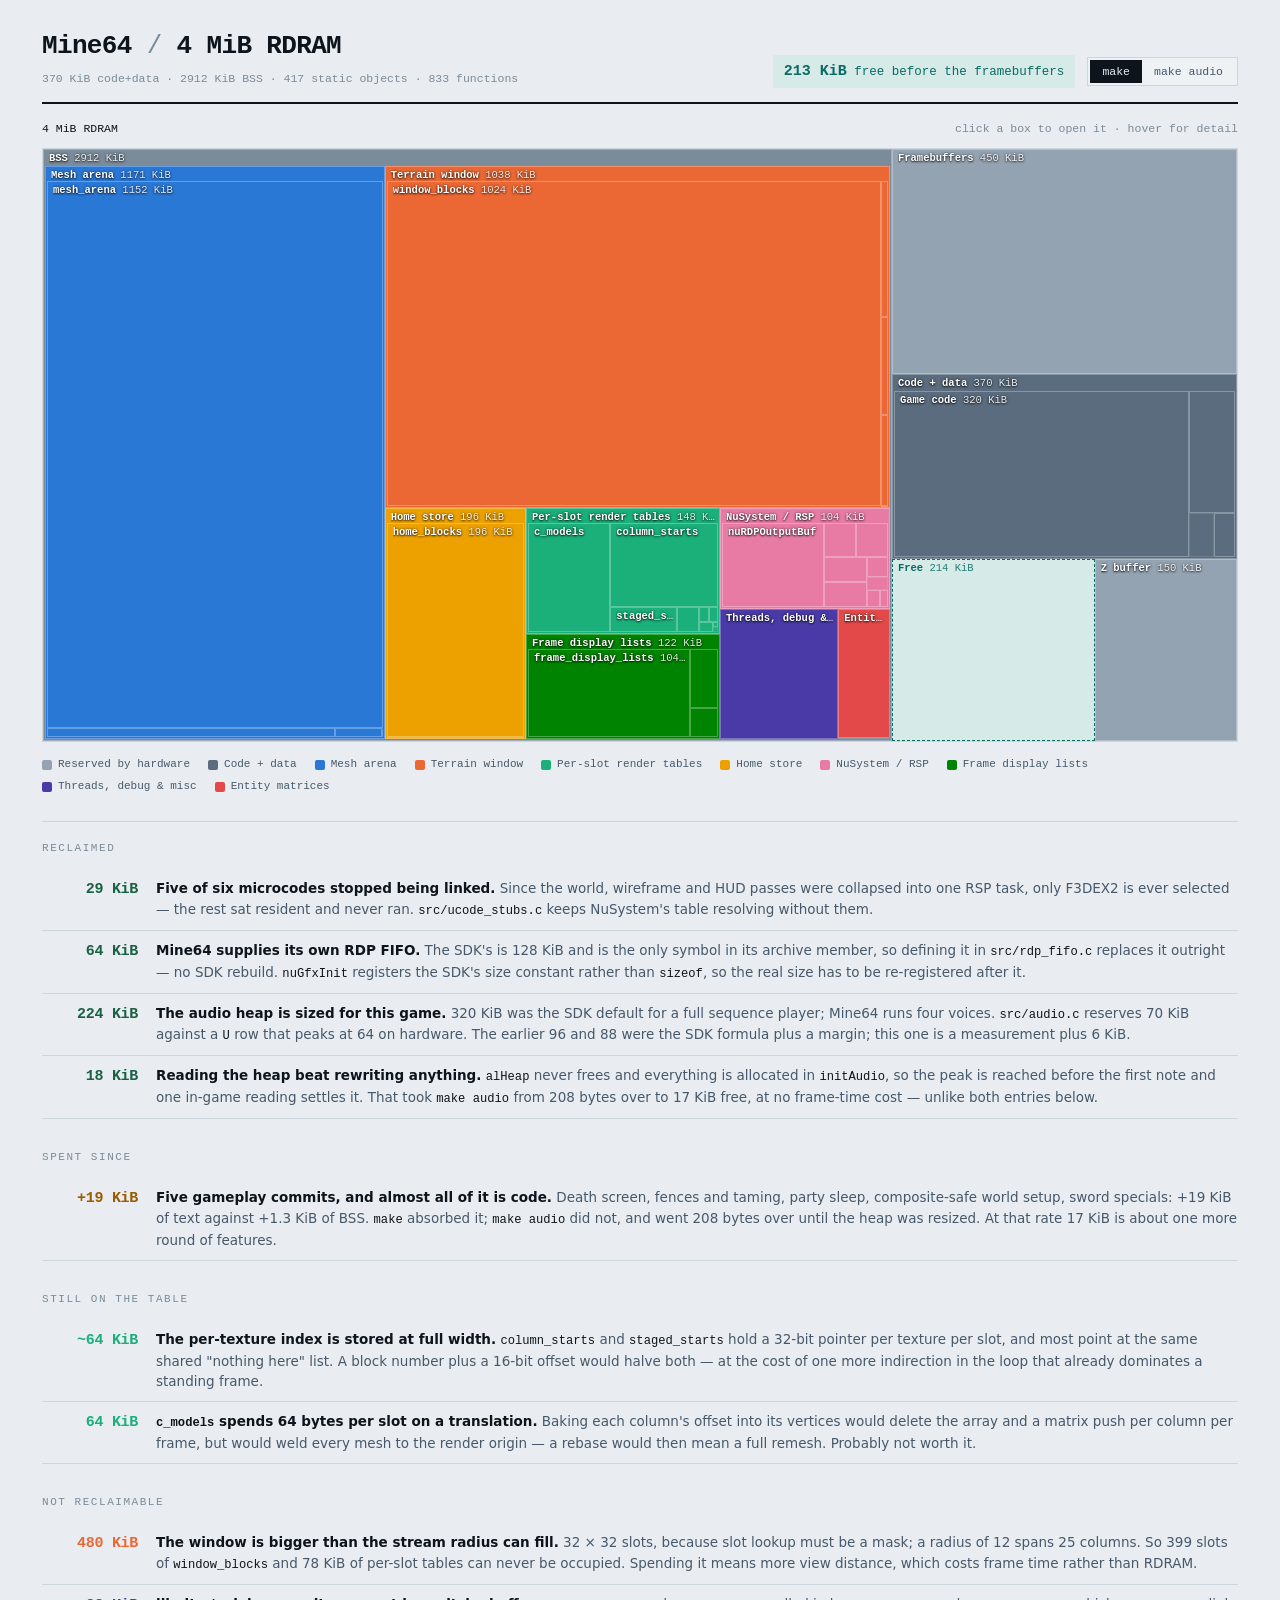
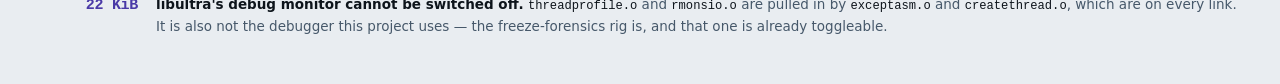
==== commit 1697ba39: "Merge main (64MON fixes) into the structure pass The one real intersection: f4029b6 added 64MON crea" ====
--- a/docs/ram-report.html
+++ b/docs/ram-report.html
@@ -358,7 +358,7 @@
 <div id="tip" aria-hidden="true"></div>
 
 <script>
-const DATA = {"nonaudio":{"c":[{"n":"Z buffer","v":153600,"k":"resv","d":"NU_GFX_ZBUFFER_ADDR. The image starts immediately above it, so none of it is wasted."},{"n":"Code + data","v":376448,"k":"code","c":[{"n":"Game code","v":325520},{"n":"Microcode","v":6144,"d":"One graphics microcode now, down from six. 29 KiB reclaimed."},{"n":"Read-only data","v":37467},{"n":"padding","v":7317,"f":1}]},{"n":"BSS","v":2981424,"k":"bss","c":[{"n":"Mesh arena","v":1198726,"c":[{"n":"mesh_arena","v":1179648,"d":"147,456 Gfx of column meshes, first-fit with relocation defrag. Still the largest single object in the game."},{"n":"mesh_blocks","v":16384,"d":"2,048 allocation records: every live column plus every staged replacement."},{"n":"mesh_cache","v":2673,"d":""},{"n":"mesh_cache_base_x","v":4,"d":""},{"n":"mesh_cache_base_z","v":4,"d":""},{"n":"mesh_arena_used","v":4,"d":""},{"n":"mesh_block_count","v":2,"d":""},{"n":"mesh_build_cursor","v":2,"d":""},{"n":"5 smaller","v":5,"f":1}]},{"n":"Terrain window","v":1063310,"c":[{"n":"window_blocks","v":1048576,"d":"1,024 column slots x 1 KiB. The stream radius can fill 625 of them."},{"n":"details","v":6144,"d":""},{"n":"trees","v":4480,"d":""},{"n":"window_keys","v":4096,"d":""},{"n":"window_key_fault_slot","v":4,"d":""},{"n":"window_key_fault_value","v":4,"d":""},{"n":"window_key_faults","v":4,"d":""},{"n":"detail_count","v":2,"d":""}]},{"n":"Home store","v":201096,"c":[{"n":"home_blocks","v":200704,"d":"The 112x32x112 save extent kept whole, so building is never rationed."},{"n":"home_dirty","v":196,"d":""},{"n":"home_present","v":196,"d":""}]},{"n":"Per-slot render tables","v":151176,"c":[{"n":"c_models","v":65536,"d":"One 64-byte Mtx per slot holding nothing but a translation."},{"n":"column_starts","v":65536,"d":"Gfx* per texture bank per slot, for the generation on screen."},{"n":"staged_starts","v":12544,"d":"The same table again, for a world build in flight."},{"n":"visible_columns","v":4096,"d":""},{"n":"column_meshed","v":1024,"d":""},{"n":"column_mesh_lod","v":1024,"d":""},{"n":"dirty_columns","v":1024,"d":""},{"n":"staged_meshed","v":196,"d":""},{"n":"1 smaller","v":196,"f":1}]},{"n":"Frame display lists","v":125120,"c":[{"n":"frame_display_lists","v":106496,"d":"2 x 6,656 Gfx. World, targeting and HUD share one RSP task."},{"n":"column_quads","v":12480,"d":""},{"n":"column_baked","v":6144,"d":""}]},{"n":"NuSystem / RSP","v":106227,"c":[{"n":"nuRDPOutputBuf","v":65536,"d":"Mine64's own RDP FIFO, half the SDK's 128 KiB. src/rdp_fifo.c."},{"n":"nuScStack","v":8192,"d":""},{"n":"nuScAudioStack","v":8192,"d":""},{"n":"nuScGraphicsStack","v":8192,"d":""},{"n":"nuMainStack","v":8192,"d":""},{"n":"nuYieldBuf","v":3088,"d":""},{"n":"nusched","v":1664,"d":""},{"n":"nuDramStack","v":1024,"d":""},{"n":"41 smaller","v":2147,"f":1}]},{"n":"Threads, debug & misc","v":94541,"c":[{"n":"rmonIOStack","v":16384,"d":"libultra's remote debug monitor. Welded to the exception handler; not removable from here."},{"n":"IdleStack","v":8192,"d":""},{"n":"GfxTaskMgrStack","v":8192,"d":""},{"n":"GfxStack","v":8192,"d":""},{"n":"siMgrStack","v":8192,"d":""},{"n":"piThreadStack","v":4096,"d":""},{"n":"viThreadStack","v":4096,"d":""},{"n":"visible_slot_list","v":3528,"d":""},{"n":"305 smaller","v":33669,"f":1}]},{"n":"Entity matrices","v":40825,"c":[{"n":"mob_matrix","v":7168,"d":""},{"n":"humanoid_matrix","v":6144,"d":""},{"n":"creature_verts","v":5632,"d":""},{"n":"water_top_verts","v":4096,"d":""},{"n":"shadow_verts","v":3456,"d":""},{"n":"detail_matrix","v":3072,"d":""},{"n":"falling_tree_box_matrix","v":3072,"d":""},{"n":"creature_matrix","v":2816,"d":""},{"n":"11 smaller","v":5369,"f":1}]},{"n":"padding","v":403,"f":1}]},{"n":"Free","v":221008,"k":"free","d":"Headroom before the framebuffers."},{"n":"Framebuffers","v":460800,"k":"resv","d":"Three 320x240 16bpp buffers, pinned at the top of RDRAM."}],"end":2150996144,"limit":2151217152,"slack":221008,"bss":2981424,"text":376448,"fns":830,"objs":417},"audio":{"c":[{"n":"Z buffer","v":153600,"k":"resv","d":"NU_GFX_ZBUFFER_ADDR. The image starts immediately above it, so none of it is wasted."},{"n":"Code + data","v":405376,"k":"code","c":[{"n":"Game code","v":348292},{"n":"Microcode","v":10464,"d":"One graphics microcode now, down from six. 29 KiB reclaimed."},{"n":"Read-only data","v":38913},{"n":"padding","v":7707,"f":1}]},{"n":"BSS","v":2983344,"k":"bss","c":[{"n":"Mesh arena","v":1198726,"c":[{"n":"mesh_arena","v":1179648,"d":"147,456 Gfx of column meshes, first-fit with relocation defrag. Still the largest single object in the game."},{"n":"mesh_blocks","v":16384,"d":"2,048 allocation records: every live column plus every staged replacement."},{"n":"mesh_cache","v":2673,"d":""},{"n":"mesh_cache_base_x","v":4,"d":""},{"n":"mesh_cache_base_z","v":4,"d":""},{"n":"mesh_arena_used","v":4,"d":""},{"n":"mesh_block_count","v":2,"d":""},{"n":"mesh_build_cursor","v":2,"d":""},{"n":"5 smaller","v":5,"f":1}]},{"n":"Terrain window","v":1063310,"c":[{"n":"window_blocks","v":1048576,"d":"1,024 column slots x 1 KiB. The stream radius can fill 625 of them."},{"n":"details","v":6144,"d":""},{"n":"trees","v":4480,"d":""},{"n":"window_keys","v":4096,"d":""},{"n":"window_key_fault_slot","v":4,"d":""},{"n":"window_key_fault_value","v":4,"d":""},{"n":"window_key_faults","v":4,"d":""},{"n":"detail_count","v":2,"d":""}]},{"n":"Home store","v":201096,"c":[{"n":"home_blocks","v":200704,"d":"The 112x32x112 save extent kept whole, so building is never rationed."},{"n":"home_dirty","v":196,"d":""},{"n":"home_present","v":196,"d":""}]},{"n":"Per-slot render tables","v":151176,"c":[{"n":"c_models","v":65536,"d":"One 64-byte Mtx per slot holding nothing but a translation."},{"n":"column_starts","v":65536,"d":"Gfx* per texture bank per slot, for the generation on screen."},{"n":"staged_starts","v":12544,"d":"The same table again, for a world build in flight."},{"n":"visible_columns","v":4096,"d":""},{"n":"column_meshed","v":1024,"d":""},{"n":"column_mesh_lod","v":1024,"d":""},{"n":"dirty_columns","v":1024,"d":""},{"n":"staged_meshed","v":196,"d":""},{"n":"1 smaller","v":196,"f":1}]},{"n":"Frame display lists","v":125120,"c":[{"n":"frame_display_lists","v":106496,"d":"2 x 6,656 Gfx. World, targeting and HUD share one RSP task."},{"n":"column_quads","v":12480,"d":""},{"n":"column_baked","v":6144,"d":""}]},{"n":"NuSystem / RSP","v":107828,"c":[{"n":"nuRDPOutputBuf","v":65536,"d":"Mine64's own RDP FIFO, half the SDK's 128 KiB. src/rdp_fifo.c."},{"n":"nuScStack","v":8192,"d":""},{"n":"nuScAudioStack","v":8192,"d":""},{"n":"nuScGraphicsStack","v":8192,"d":""},{"n":"nuMainStack","v":8192,"d":""},{"n":"nuYieldBuf","v":3088,"d":""},{"n":"nusched","v":1664,"d":""},{"n":"nuDramStack","v":1024,"d":""},{"n":"67 smaller","v":3748,"f":1}]},{"n":"Threads, debug & misc","v":94826,"c":[{"n":"rmonIOStack","v":16384,"d":"libultra's remote debug monitor. Welded to the exception handler; not removable from here."},{"n":"IdleStack","v":8192,"d":""},{"n":"GfxTaskMgrStack","v":8192,"d":""},{"n":"GfxStack","v":8192,"d":""},{"n":"siMgrStack","v":8192,"d":""},{"n":"piThreadStack","v":4096,"d":""},{"n":"viThreadStack","v":4096,"d":""},{"n":"visible_slot_list","v":3528,"d":""},{"n":"324 smaller","v":33954,"f":1}]},{"n":"Entity matrices","v":40825,"c":[{"n":"mob_matrix","v":7168,"d":""},{"n":"humanoid_matrix","v":6144,"d":""},{"n":"creature_verts","v":5632,"d":""},{"n":"water_top_verts","v":4096,"d":""},{"n":"shadow_verts","v":3456,"d":""},{"n":"detail_matrix","v":3072,"d":""},{"n":"falling_tree_box_matrix","v":3072,"d":""},{"n":"creature_matrix","v":2816,"d":""},{"n":"11 smaller","v":5369,"f":1}]},{"n":"padding","v":437,"f":1}]},{"n":"Free","v":118480,"k":"free","d":"Headroom before the audio heap."},{"n":"Audio heap","v":71680,"k":"warn","d":"70 KiB, sized from the SDK's own formula for four voices. The U diagnostic row reports what is really used."},{"n":"Framebuffers","v":460800,"k":"resv","d":"Three 320x240 16bpp buffers, pinned at the top of RDRAM."}],"end":2151026992,"limit":2151145472,"slack":118480,"bss":2983344,"text":405376,"fns":936,"objs":462}};
+const DATA = {"nonaudio":{"c":[{"n":"Z buffer","v":153600,"k":"resv","d":"NU_GFX_ZBUFFER_ADDR. The image starts immediately above it, so none of it is wasted."},{"n":"Code + data","v":378752,"k":"code","c":[{"n":"Game code","v":327740},{"n":"Microcode","v":6144,"d":"One graphics microcode now, down from six. 29 KiB reclaimed."},{"n":"Read-only data","v":37479},{"n":"padding","v":7389,"f":1}]},{"n":"BSS","v":2981424,"k":"bss","c":[{"n":"Mesh arena","v":1198726,"c":[{"n":"mesh_arena","v":1179648,"d":"147,456 Gfx of column meshes, first-fit with relocation defrag. Still the largest single object in the game."},{"n":"mesh_blocks","v":16384,"d":"2,048 allocation records: every live column plus every staged replacement."},{"n":"mesh_cache","v":2673,"d":""},{"n":"mesh_cache_base_x","v":4,"d":""},{"n":"mesh_cache_base_z","v":4,"d":""},{"n":"mesh_arena_used","v":4,"d":""},{"n":"mesh_block_count","v":2,"d":""},{"n":"mesh_build_cursor","v":2,"d":""},{"n":"5 smaller","v":5,"f":1}]},{"n":"Terrain window","v":1063310,"c":[{"n":"window_blocks","v":1048576,"d":"1,024 column slots x 1 KiB. The stream radius can fill 625 of them."},{"n":"details","v":6144,"d":""},{"n":"trees","v":4480,"d":""},{"n":"window_keys","v":4096,"d":""},{"n":"window_key_fault_slot","v":4,"d":""},{"n":"window_key_fault_value","v":4,"d":""},{"n":"window_key_faults","v":4,"d":""},{"n":"detail_count","v":2,"d":""}]},{"n":"Home store","v":201096,"c":[{"n":"home_blocks","v":200704,"d":"The 112x32x112 save extent kept whole, so building is never rationed."},{"n":"home_dirty","v":196,"d":""},{"n":"home_present","v":196,"d":""}]},{"n":"Per-slot render tables","v":151176,"c":[{"n":"c_models","v":65536,"d":"One 64-byte Mtx per slot holding nothing but a translation."},{"n":"column_starts","v":65536,"d":"Gfx* per texture bank per slot, for the generation on screen."},{"n":"staged_starts","v":12544,"d":"The same table again, for a world build in flight."},{"n":"visible_columns","v":4096,"d":""},{"n":"column_meshed","v":1024,"d":""},{"n":"column_mesh_lod","v":1024,"d":""},{"n":"dirty_columns","v":1024,"d":""},{"n":"staged_meshed","v":196,"d":""},{"n":"1 smaller","v":196,"f":1}]},{"n":"Frame display lists","v":125120,"c":[{"n":"frame_display_lists","v":106496,"d":"2 x 6,656 Gfx. World, targeting and HUD share one RSP task."},{"n":"column_quads","v":12480,"d":""},{"n":"column_baked","v":6144,"d":""}]},{"n":"NuSystem / RSP","v":106227,"c":[{"n":"nuRDPOutputBuf","v":65536,"d":"Mine64's own RDP FIFO, half the SDK's 128 KiB. src/rdp_fifo.c."},{"n":"nuScStack","v":8192,"d":""},{"n":"nuScAudioStack","v":8192,"d":""},{"n":"nuScGraphicsStack","v":8192,"d":""},{"n":"nuMainStack","v":8192,"d":""},{"n":"nuYieldBuf","v":3088,"d":""},{"n":"nusched","v":1664,"d":""},{"n":"nuDramStack","v":1024,"d":""},{"n":"41 smaller","v":2147,"f":1}]},{"n":"Threads, debug & misc","v":94541,"c":[{"n":"rmonIOStack","v":16384,"d":"libultra's remote debug monitor. Welded to the exception handler; not removable from here."},{"n":"IdleStack","v":8192,"d":""},{"n":"GfxTaskMgrStack","v":8192,"d":""},{"n":"GfxStack","v":8192,"d":""},{"n":"siMgrStack","v":8192,"d":""},{"n":"piThreadStack","v":4096,"d":""},{"n":"viThreadStack","v":4096,"d":""},{"n":"visible_slot_list","v":3528,"d":""},{"n":"305 smaller","v":33669,"f":1}]},{"n":"Entity matrices","v":40825,"c":[{"n":"mob_matrix","v":7168,"d":""},{"n":"humanoid_matrix","v":6144,"d":""},{"n":"creature_verts","v":5632,"d":""},{"n":"water_top_verts","v":4096,"d":""},{"n":"shadow_verts","v":3456,"d":""},{"n":"detail_matrix","v":3072,"d":""},{"n":"falling_tree_box_matrix","v":3072,"d":""},{"n":"creature_matrix","v":2816,"d":""},{"n":"11 smaller","v":5369,"f":1}]},{"n":"padding","v":403,"f":1}]},{"n":"Free","v":218704,"k":"free","d":"Headroom before the framebuffers."},{"n":"Framebuffers","v":460800,"k":"resv","d":"Three 320x240 16bpp buffers, pinned at the top of RDRAM."}],"end":2150998448,"limit":2151217152,"slack":218704,"bss":2981424,"text":378752,"fns":833,"objs":417},"audio":{"c":[{"n":"Z buffer","v":153600,"k":"resv","d":"NU_GFX_ZBUFFER_ADDR. The image starts immediately above it, so none of it is wasted."},{"n":"Code + data","v":407712,"k":"code","c":[{"n":"Game code","v":350540},{"n":"Microcode","v":10464,"d":"One graphics microcode now, down from six. 29 KiB reclaimed."},{"n":"Read-only data","v":38925},{"n":"padding","v":7783,"f":1}]},{"n":"BSS","v":2983344,"k":"bss","c":[{"n":"Mesh arena","v":1198726,"c":[{"n":"mesh_arena","v":1179648,"d":"147,456 Gfx of column meshes, first-fit with relocation defrag. Still the largest single object in the game."},{"n":"mesh_blocks","v":16384,"d":"2,048 allocation records: every live column plus every staged replacement."},{"n":"mesh_cache","v":2673,"d":""},{"n":"mesh_cache_base_x","v":4,"d":""},{"n":"mesh_cache_base_z","v":4,"d":""},{"n":"mesh_arena_used","v":4,"d":""},{"n":"mesh_block_count","v":2,"d":""},{"n":"mesh_build_cursor","v":2,"d":""},{"n":"5 smaller","v":5,"f":1}]},{"n":"Terrain window","v":1063310,"c":[{"n":"window_blocks","v":1048576,"d":"1,024 column slots x 1 KiB. The stream radius can fill 625 of them."},{"n":"details","v":6144,"d":""},{"n":"trees","v":4480,"d":""},{"n":"window_keys","v":4096,"d":""},{"n":"window_key_fault_slot","v":4,"d":""},{"n":"window_key_fault_value","v":4,"d":""},{"n":"window_key_faults","v":4,"d":""},{"n":"detail_count","v":2,"d":""}]},{"n":"Home store","v":201096,"c":[{"n":"home_blocks","v":200704,"d":"The 112x32x112 save extent kept whole, so building is never rationed."},{"n":"home_dirty","v":196,"d":""},{"n":"home_present","v":196,"d":""}]},{"n":"Per-slot render tables","v":151176,"c":[{"n":"c_models","v":65536,"d":"One 64-byte Mtx per slot holding nothing but a translation."},{"n":"column_starts","v":65536,"d":"Gfx* per texture bank per slot, for the generation on screen."},{"n":"staged_starts","v":12544,"d":"The same table again, for a world build in flight."},{"n":"visible_columns","v":4096,"d":""},{"n":"column_meshed","v":1024,"d":""},{"n":"column_mesh_lod","v":1024,"d":""},{"n":"dirty_columns","v":1024,"d":""},{"n":"staged_meshed","v":196,"d":""},{"n":"1 smaller","v":196,"f":1}]},{"n":"Frame display lists","v":125120,"c":[{"n":"frame_display_lists","v":106496,"d":"2 x 6,656 Gfx. World, targeting and HUD share one RSP task."},{"n":"column_quads","v":12480,"d":""},{"n":"column_baked","v":6144,"d":""}]},{"n":"NuSystem / RSP","v":107828,"c":[{"n":"nuRDPOutputBuf","v":65536,"d":"Mine64's own RDP FIFO, half the SDK's 128 KiB. src/rdp_fifo.c."},{"n":"nuScStack","v":8192,"d":""},{"n":"nuScAudioStack","v":8192,"d":""},{"n":"nuScGraphicsStack","v":8192,"d":""},{"n":"nuMainStack","v":8192,"d":""},{"n":"nuYieldBuf","v":3088,"d":""},{"n":"nusched","v":1664,"d":""},{"n":"nuDramStack","v":1024,"d":""},{"n":"67 smaller","v":3748,"f":1}]},{"n":"Threads, debug & misc","v":94826,"c":[{"n":"rmonIOStack","v":16384,"d":"libultra's remote debug monitor. Welded to the exception handler; not removable from here."},{"n":"IdleStack","v":8192,"d":""},{"n":"GfxTaskMgrStack","v":8192,"d":""},{"n":"GfxStack","v":8192,"d":""},{"n":"siMgrStack","v":8192,"d":""},{"n":"piThreadStack","v":4096,"d":""},{"n":"viThreadStack","v":4096,"d":""},{"n":"visible_slot_list","v":3528,"d":""},{"n":"324 smaller","v":33954,"f":1}]},{"n":"Entity matrices","v":40825,"c":[{"n":"mob_matrix","v":7168,"d":""},{"n":"humanoid_matrix","v":6144,"d":""},{"n":"creature_verts","v":5632,"d":""},{"n":"water_top_verts","v":4096,"d":""},{"n":"shadow_verts","v":3456,"d":""},{"n":"detail_matrix","v":3072,"d":""},{"n":"falling_tree_box_matrix","v":3072,"d":""},{"n":"creature_matrix","v":2816,"d":""},{"n":"11 smaller","v":5369,"f":1}]},{"n":"padding","v":437,"f":1}]},{"n":"Free","v":116144,"k":"free","d":"Headroom before the audio heap."},{"n":"Audio heap","v":71680,"k":"warn","d":"70 KiB, sized from the SDK's own formula for four voices. The U diagnostic row reports what is really used."},{"n":"Framebuffers","v":460800,"k":"resv","d":"Three 320x240 16bpp buffers, pinned at the top of RDRAM."}],"end":2151029328,"limit":2151145472,"slack":116144,"bss":2983344,"text":407712,"fns":939,"objs":462}};
 
 const KIND = {
   resv:  "--resv",  code: "--code",
